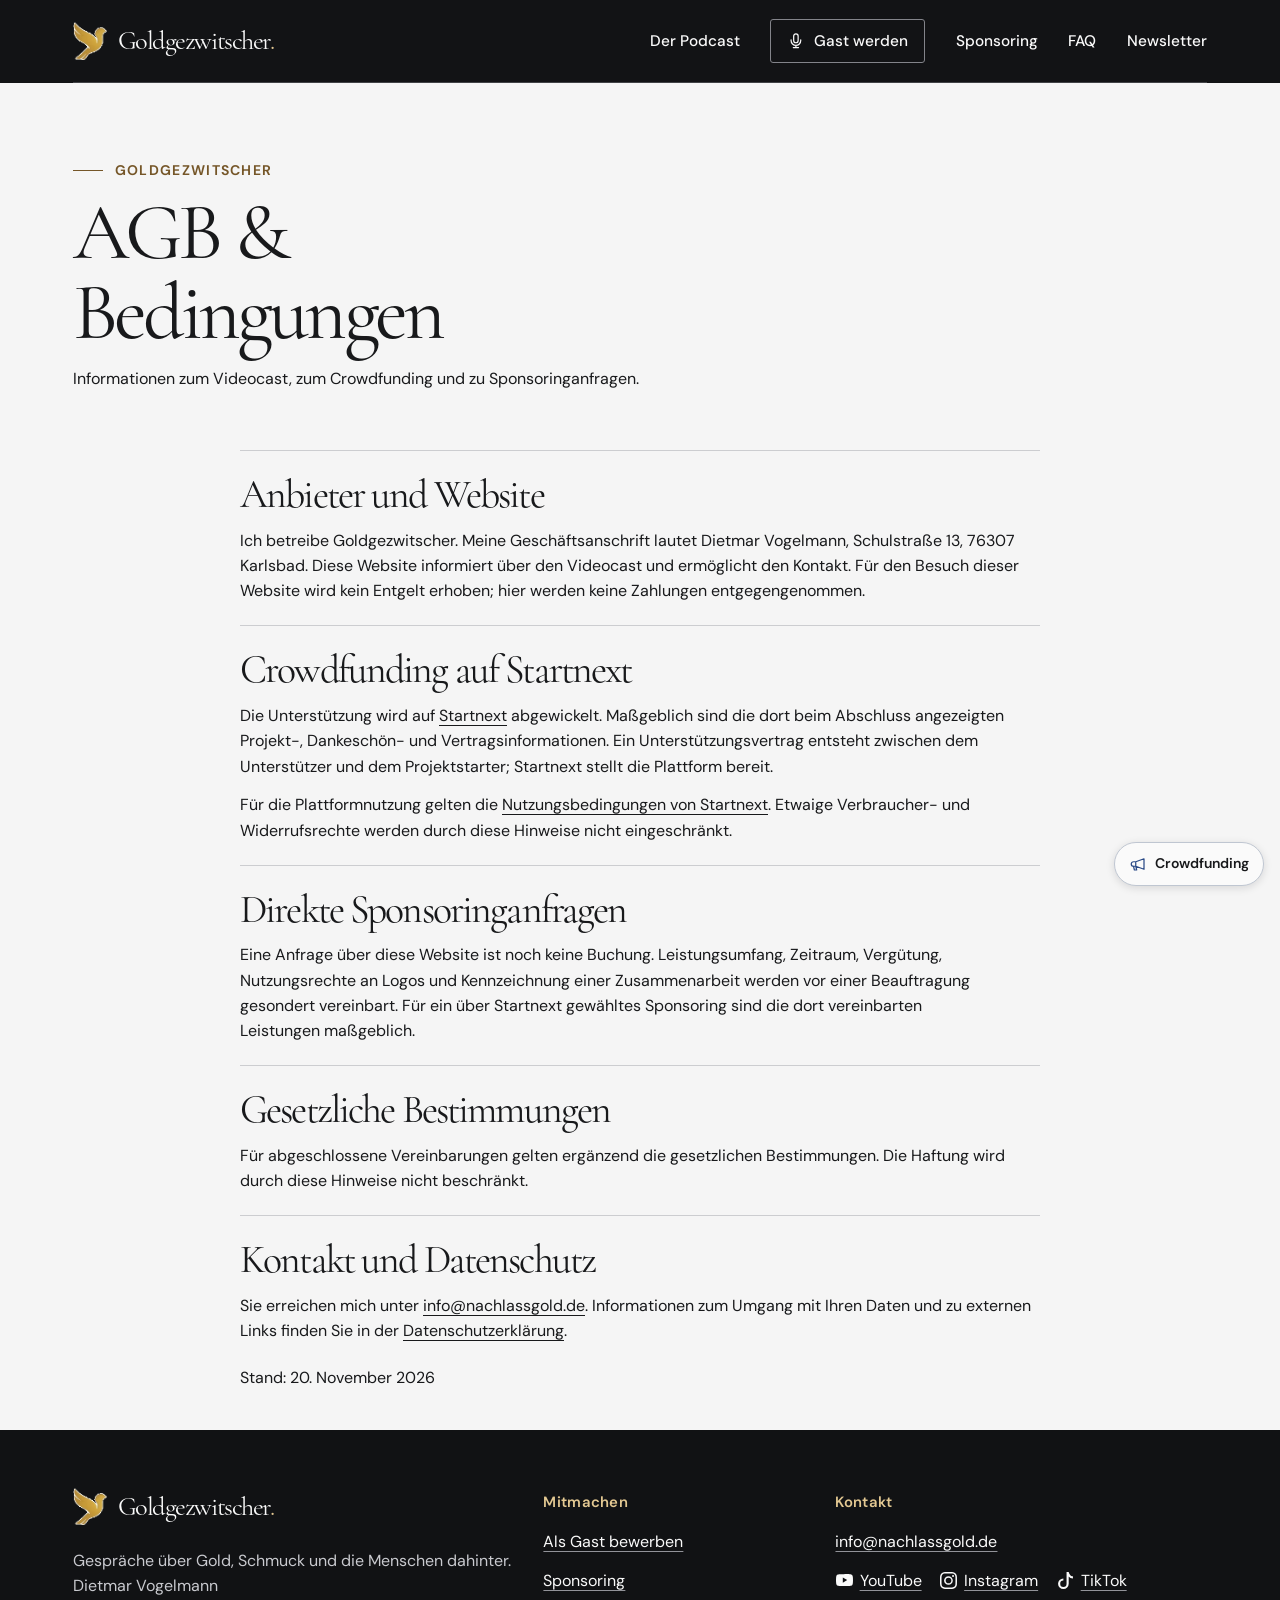
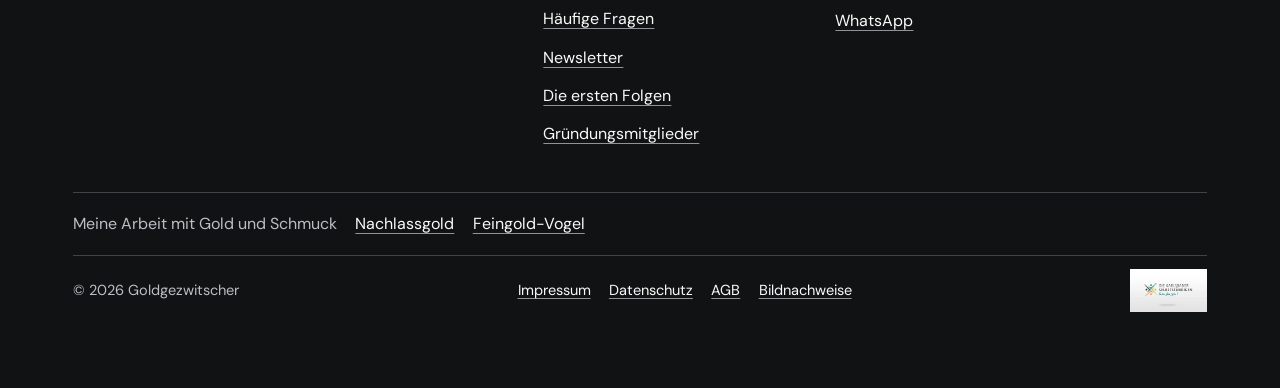
==== agb.html @ 33277811 "Mache den Kampagnenhinweis wieder aufrufbar und ergänze Saphirblau" ====
<!doctype html>
<html lang="de">
  <head>
    <meta charset="utf-8">
    <meta name="viewport" content="width=device-width,initial-scale=1">
    <meta name="robots" content="noindex,nofollow">
    <meta name="referrer" content="no-referrer">
    <meta http-equiv="x-dns-prefetch-control" content="off">
    <meta http-equiv="Content-Security-Policy" content="default-src 'none'; img-src 'self'; style-src 'self'; script-src 'self'; font-src 'self'; connect-src 'self'; media-src 'self'; frame-src 'none'; object-src 'none'; base-uri 'none'; form-action 'none'">
    <meta name="theme-color" content="#102923">
    <title>AGB &amp; Bedingungen · Goldgezwitscher</title>
    <meta name="description" content="AGB &amp; Vertragsbedingungen für Goldgezwitscher, den Videocast von Dietmar Vogelmann.">
    <meta property="og:title" content="AGB &amp; Bedingungen · Goldgezwitscher">
    <meta property="og:description" content="AGB &amp; Vertragsbedingungen für Goldgezwitscher, den Videocast von Dietmar Vogelmann.">
    <meta property="og:image" content="https://goldgezwitscher.rateriser.tech/assets/v7-dietmar-am-mikrofon-1110.webp">
    <link rel="icon" href="assets/haus-vogel.webp" type="image/webp">
    <link rel="preload" href="assets/fonts/cormorant.woff2" as="font" type="font/woff2" crossorigin>
    <link rel="stylesheet" href="assets/podcast.css?v=saphir1">
    <link rel="stylesheet" href="assets/kampagne.css?v=saphir1">
    <script src="assets/podcast.js?v=saphir1" defer></script>
  </head>
  <body class="page-agb">
    <a class="skip" href="#inhalt">Zum Inhalt</a>
    <header class="masthead">
      <div class="container header-inner">
        <a class="brand" href="index.html" aria-label="Goldgezwitscher, Startseite"><img src="assets/haus-vogel.webp" width="37" height="40" alt=""><span>Goldgezwitscher<span class="brand-stop">.</span></span></a>
        <button class="menu-toggle" type="button" aria-controls="hauptmenue" aria-expanded="false" hidden><span>Menü</span><svg class="icon" width="20" height="20" fill="none" stroke="currentColor" stroke-width="1.65" stroke-linecap="round" stroke-linejoin="round" aria-hidden="true" viewBox="0 0 24 24"><path d="M3 8h18M3 16h18"></path></svg></button>
        <nav id="hauptmenue" class="main-nav" aria-label="Hauptnavigation">
          <a href="format.html">Der Podcast</a>
          <a href="dietmar.html">Über Dietmar</a>
          <a href="sponsoren.html">Partnerschaften</a>
          <a href="bewerben.html" class="nav-guest"><svg class="icon" width="20" height="20" fill="none" stroke="currentColor" stroke-width="1.65" stroke-linecap="round" stroke-linejoin="round" aria-hidden="true" viewBox="0 0 24 24"><rect x="9" y="2.5" width="6" height="12" rx="3"></rect><path d="M5.5 10.5v1a6.5 6.5 0 0 0 13 0v-1M12 18v3m-3.5 0h7"></path></svg>Gast werden</a>
        </nav>
      </div>
    </header>
    <main id="inhalt" tabindex="-1">
      <div class="v16-legal-intro">
        <p class="eyebrow">Goldgezwitscher</p>
        <h1>AGB &amp;<br>Bedingungen</h1>
        <p>Informationen zum Videocast, zum Crowdfunding und zu Sponsoringanfragen.</p>
      </div>
      <div class="v16-legal-body">
        <section>
          <h2>Anbieter und Website</h2>
          <p>Goldgezwitscher ist ein Projekt von Dietmar Vogelmann, Schulstraße 13, 76307 Karlsbad. Diese Website informiert über den Videocast und ermöglicht den Kontakt. Für den Besuch dieser Website wird kein Entgelt erhoben; hier werden keine Zahlungen entgegengenommen.</p>
        </section>
        <section>
          <h2>Crowdfunding auf Startnext</h2>
          <p>Die Unterstützung wird auf <a href="https://www.startnext.com/goldgezwitscher" rel="external noreferrer noopener">Startnext</a> abgewickelt. Maßgeblich sind die dort beim Abschluss angezeigten Projekt-, Dankeschön- und Vertragsinformationen. Ein Unterstützungsvertrag entsteht zwischen dem Unterstützer und dem Projektstarter; Startnext stellt die Plattform bereit.</p>
          <p>Für die Plattformnutzung gelten die <a href="https://www.startnext.com/info/agb/anb.html" rel="external noreferrer noopener">Nutzungsbedingungen von Startnext</a>. Etwaige Verbraucher- und Widerrufsrechte werden durch diese Hinweise nicht eingeschränkt.</p>
        </section>
        <section>
          <h2>Direkte Sponsoringanfragen</h2>
          <p>Eine Anfrage über diese Website ist noch keine Buchung. Leistungsumfang, Zeitraum, Vergütung, Nutzungsrechte an Logos und Kennzeichnung einer Zusammenarbeit werden vor einer Beauftragung gesondert vereinbart. Für ein über Startnext gewähltes Sponsoring sind die dort vereinbarten Leistungen maßgeblich.</p>
        </section>
        <section>
          <h2>Gesetzliche Bestimmungen</h2>
          <p>Für abgeschlossene Vereinbarungen gelten ergänzend die gesetzlichen Bestimmungen. Die Haftung wird durch diese Hinweise nicht beschränkt.</p>
        </section>
        <section>
          <h2>Kontakt und Datenschutz</h2>
          <p>Sie erreichen Dietmar unter <a href="mailto:info@nachlassgold.de">info@nachlassgold.de</a>. Informationen zum Umgang mit Ihren Daten und zu externen Links finden Sie in der <a href="datenschutz.html">Datenschutzerklärung</a>.</p>
        </section>
        <p class="v16-legal-date">Stand: <time datetime="2026-11-20">20. November 2026</time></p>
      </div>
    </main>
    <footer class="site-footer" id="social">
      <div class="container">
        <div class="footer-main">
          <div>
            <a class="brand" href="index.html" aria-label="Goldgezwitscher, Startseite"><img src="assets/haus-vogel.webp" width="37" height="40" alt=""><span>Goldgezwitscher<span class="brand-stop">.</span></span></a>
            <p>Der Videopodcast von Dietmar Vogelmann<br>aus Karlsruhe.</p>
          </div>
          <nav aria-label="Mitmachen">
            <h2>Mitmachen</h2>
            <a href="bewerben.html">Als Gast bewerben</a>
            <a href="sponsoren.html">Partner werden</a>
            <a href="index.html#crowdfunding">Crowdfunding</a>
            <a href="gruendungsmitglieder.html">Gründungsmitglieder</a>
          </nav>
          <nav aria-label="Kontakt und Social Media">
            <h2>Kontakt</h2>
            <a href="mailto:info@nachlassgold.de">info@nachlassgold.de</a>
            <div class="footer-social">
              <a href="https://www.youtube.com/@feingoldvogel" rel="external noreferrer">YouTube</a>
              <a href="https://www.instagram.com/feingold_vogel/" class="" rel="external noreferrer">Instagram</a>
              <a href="https://www.tiktok.com/@feingold.vogel" class="" rel="external noreferrer">TikTok</a>
              <a href="https://wa.me/4915207034434" class="" rel="external noreferrer">WhatsApp</a>
            </div>
          </nav>
        </div>
        <div class="footer-family">
          <span>Dietmars Arbeit mit Gold und Schmuck</span>
          <a href="https://www.nachlassgold.de/" class="" rel="external noreferrer">Nachlassgold</a>
          <a href="https://www.feingold-vogel.com/" class="" rel="external noreferrer">Feingold-Vogel</a>
        </div>
        <div class="footer-fine">
          <span>© 2026 Goldgezwitscher</span>
          <nav aria-label="Rechtliches">
            <a href="impressum.html">Impressum</a>
            <a href="datenschutz.html">Datenschutz</a>
            <a href="agb.html">AGB</a>
            <a href="bildnachweise.html">Bildnachweise</a>
          </nav>
          <a class="regional" href="https://karlsbader-selbststaendigen.de/" rel="external noreferrer"><img src="assets/karlsbader-v20-480.webp" width="96" height="54" loading="lazy" alt="Die Karlsbader Selbstständigen"></a>
        </div>
      </div>
    </footer>
  </body>
</html>
---- assets/podcast.css ----
@font-face {
  font-family: 'Cormorant';
  src: url('fonts/cormorant.woff2') format('woff2');
  font-style: normal;
  font-weight: 300 700;
  font-display: swap;
}
@font-face {
  font-family: 'Cormorant';
  src: url('fonts/cormorant-italic.woff2') format('woff2');
  font-style: italic;
  font-weight: 300 700;
  font-display: swap;
}
@font-face {
  font-family: 'DM Sans';
  src: url('fonts/dmsans.woff2') format('woff2');
  font-style: normal;
  font-weight: 100 1000;
  font-display: swap;
}

:root {
  --charcoal: #121315;
  --deep: #111214;
  --slate: #393c42;
  --ink: #18191b;
  --muted: #52545a;
  --gold: #e3c892;
  --brass: #755628;
  --sapphire-ink: #294986;
  --sapphire-light: #aec6ff;
  --sapphire-wash: #edf2fb;
  --paper: #f5f5f5;
  --light: #fafafa;
  --mist: #e5e6e8;
  --line: #cccdd0;
  --dark-line: #424347;
  --serif: 'Cormorant', Georgia, serif;
  --sans: 'DM Sans', system-ui, sans-serif;
  --gutter: clamp(1.25rem, 5.7vw, 5.75rem);
  --section-space: clamp(3.8rem, 7.4vw, 7.25rem);
}

*, *::before, *::after { box-sizing: border-box; }
html { scroll-padding-top: 1.2rem; -webkit-text-size-adjust: 100%; }
body { margin: 0; background: var(--paper); color: var(--ink); font: 400 1rem/1.58 var(--sans); }
img { display: block; max-width: 100%; }
figure, p, h1, h2, h3, dl, dd { margin: 0; }
a { color: inherit; text-underline-offset: .23em; }
button, input, textarea, select { font: inherit; color: inherit; }
button { cursor: pointer; }
[hidden] { display: none !important; }
h1, h2, h3 { font-family: var(--serif); font-weight: 500; line-height: .99; letter-spacing: -.047em; }
h1 { font-size: clamp(3.45rem, 7.55vw, 7.05rem); }
h2 { font-size: clamp(2.8rem, 5.7vw, 5.3rem); }
h3 { font-size: clamp(2.15rem, 3.1vw, 3.25rem); }
h1 em, h2 em { font-weight: inherit; }
p { text-wrap: pretty; }
a:focus-visible, button:focus-visible, summary:focus-visible, input:focus-visible,
select:focus-visible, textarea:focus-visible, [tabindex="-1"]:focus-visible {
  outline: 3px solid #a96712; outline-offset: 4px;
}
.masthead :focus-visible, .cover-hero :focus-visible, .site-footer :focus-visible,
.invitation :focus-visible, .partner-heading :focus-visible { outline-color: var(--gold); }
.container, .inner, .legal-intro .inner, .v16-legal-intro {
  width: min(76rem, calc(100% - 2 * var(--gutter)));
  margin-inline: auto;
}
.section { padding-block: var(--section-space); }
.skip { position: absolute; z-index: 20; left: .75rem; top: .75rem; padding: .75rem 1rem; color: var(--charcoal); background: var(--light); transform: translateY(-160%); }
.skip:focus { transform: none; }
.eyebrow, .eyeline, .kicker {
  display: flex; align-items: center; gap: .7rem; color: var(--brass);
  font: 650 .875rem/1.45 var(--sans); letter-spacing: .095em; text-transform: uppercase;
}
.eyebrow::before, .eyeline::before {
  content: ''; width: 1.9rem; height: 1px; flex: 0 0 auto; background: currentColor;
}
.eyebrow + :is(h1,h2) { margin-top: 1.05rem; }
.icon { display: inline-block; width: 1.16em; height: 1.16em; flex: 0 0 auto; }
.actions, .inline-links { display: flex; flex-wrap: wrap; align-items: center; gap: .8rem 1.6rem; }
.button {
  display: inline-flex; align-items: center; justify-content: center; gap: .65rem;
  min-height: 3.22rem; padding: .77rem 1.35rem; border: 1px solid transparent;
  border-radius: 3px; font: 650 1rem/1.35 var(--sans); text-decoration: none;
  transition: background-color .2s ease, border-color .2s ease;
}
.button-gold { background: var(--gold); color: var(--deep); }
.button-gold:hover { background: #f1ddb3; }
.button-green { background: var(--charcoal); color: var(--light); }
.button-green:hover { background: #36373b; }
.button-paper { color: var(--ink); background: transparent; border-color: #85868b; }
.button-paper:hover { background: #e9eaed; }
.text-link {
  display: inline-flex; align-items: center; min-height: 2.75rem;
  color: inherit; font-weight: 600; text-decoration-line: underline; text-decoration-color: #939498; text-underline-offset: .4em;
}
.text-link:hover { text-decoration-color: currentColor; }
.lead { max-width: 39rem; margin-top: 1.35rem; color: var(--muted); font-size: clamp(1.05rem, 1.52vw, 1.33rem); line-height: 1.55; }

/* Masthead and navigation */
.masthead { position: relative; z-index: 5; color: var(--light); background: var(--charcoal); }
.menu-ready { scroll-padding-top: 6.3rem; }
.menu-ready .masthead { position: sticky; top: 0; }
.header-inner {
  min-height: 5.2rem; display: flex; align-items: center; justify-content: space-between; gap: 2rem;
  position: relative; border-bottom: 1px solid var(--dark-line);
}
.brand { display: inline-flex; align-items: center; gap: .67rem; text-decoration: none; width: max-content; max-width: 100%; }
.brand img { width: 2.12rem; height: 2.35rem; object-fit: contain; }
.brand > span { font: 600 clamp(1.65rem, 2vw, 2.05rem)/1 var(--serif); letter-spacing: -.055em; }
.brand-stop { color: var(--gold); }
.main-nav { display: flex; align-items: center; gap: clamp(1rem, 2.4vw, 2.4rem); }
.main-nav a, .menu-toggle { display: inline-flex; min-height: 2.8rem; align-items: center; font-size: .96rem; font-weight: 500; text-decoration: none; }
.main-nav a:hover, .main-nav [aria-current] { color: var(--gold); }
.main-nav [aria-current]:not(.nav-guest) { text-decoration: underline; text-underline-offset: .48em; }
.main-nav .nav-guest { border: 1px solid #83848a; border-radius: 3px; padding: .42rem 1rem; gap: .55rem; }
.nav-guest:hover { border-color: var(--gold); }
.menu-toggle { display: none; background: transparent; border: 1px solid var(--dark-line); border-radius: 3px; gap: .5rem; padding: .42rem .7rem; }

/* The live portrait and typography share one edge-to-edge cover. */
.cover-hero { color: var(--light); background: var(--charcoal); overflow: clip; }
.hero-stage { position: relative; isolation: isolate; }
.hero-layout { display: grid; grid-template-columns: minmax(0, .99fr) minmax(0, 1fr); align-items: center; }
.hero-copy { position: relative; z-index: 1; padding: clamp(3.4rem, 5.9vw, 6.5rem) 1.35rem clamp(3rem, 5.2vw, 5.4rem) 0; }
.cover-hero .eyebrow { color: var(--gold); font-size: .79rem; letter-spacing: .15em; }
.hero-copy .show-title { font-size: clamp(5.8rem, 8.6vw, 8.7rem); line-height: .8; letter-spacing: -.063em; margin: 1.7rem 0 1.7rem -.04em; }
.show-title em { display: block; line-height: .94; font-weight: 400; }
.show-title em span { color: var(--sapphire-light); }
.hero-intro { max-width: 32rem; color: #dddde0; font-size: clamp(1.04rem, 1.25vw, 1.19rem); line-height: 1.59; }
.release-date { display: flex; align-items: baseline; flex-wrap: wrap; column-gap: .65rem; margin-top: .6rem; color: #c7c7cd; font-size: .91rem; }
.release-date time { color: white; font-weight: 600; }
.date-action { display: inline-flex; align-items: center; min-height: 2.75rem; text-underline-offset: .25em; }
.release-date .date-action { color: var(--sapphire-light); }
.hero-actions { margin-top: 1.5rem; gap: .65rem .8rem; }
.hero-actions .button-outline { border-color: #9d9b96; color: white; background: transparent; }
.hero-actions .button-outline:hover { background: #292a2d; border-color: var(--gold); }
.theme-player { display: grid; gap: .45rem; margin-top: 1.1rem; max-width: 24rem; }
.theme-player p { color: var(--gold); font-weight: 600; }
.theme-player audio { width: 100%; }
.cover-portrait { position: absolute; top: 0; bottom: 0; right: 0; width: 50%; overflow: hidden; background: #545456; }
.cover-portrait img { width: 100%; height: 100%; object-fit: cover; object-position: 50% 40%; }
.cover-portrait::after { content: ''; position: absolute; inset: 0; background: linear-gradient(0deg, #07080adc, transparent 25%), linear-gradient(90deg, #121315, #12131544 11%, transparent 28%); }
.cover-portrait figcaption { position: absolute; z-index: 1; left: 14%; bottom: 5%; display: flex; align-items: center; gap: .7rem; color: white; font: italic 500 clamp(1.65rem,2.65vw,2.75rem)/1 var(--serif); }
.cover-portrait figcaption::before { content: ''; width: 2.25rem; height: 1px; background: var(--gold); }
.hero-facts {
  display: grid;
  grid-template-columns: repeat(3, minmax(0, 1fr));
  border-top: 1px solid var(--dark-line);
  padding-block: clamp(1.15rem, 2.1vw, 1.85rem);
}
.hero-facts > div {
  position: relative;
  display: grid;
  place-content: center;
  gap: .3rem;
  text-align: center;
}
.hero-facts > div + div::before {
  content: '';
  position: absolute;
  inset-block: 8%;
  inset-inline-start: 0;
  width: 1px;
  background: var(--dark-line);
}
.hero-facts dt { color: var(--gold); font-size: clamp(.75rem, 1.1vw, .875rem); line-height: 1.3; }
.hero-facts dd { font-size: clamp(.875rem, 1.65vw, 1.4rem); font-weight: 550; line-height: 1.25; }
.page-heading > .actions { margin-top: 1.45rem; }

/* Icons are local and inherit the link colour, including keyboard and forced-colour states. */
a[href*="instagram.com/" i] { --platform-icon: url("social/instagram.svg"); }
a[href*="tiktok.com/" i] { --platform-icon: url("social/tiktok.svg"); }
a[href*="youtube.com/" i] { --platform-icon: url("social/youtube.svg"); }
a:is([href*="instagram.com/" i], [href*="tiktok.com/" i], [href*="youtube.com/" i])::before {
  content: "";
  display: inline-block;
  width: 1.08em;
  height: 1.08em;
  flex: 0 0 1.08em;
  margin-inline-end: .43em;
  vertical-align: -.15em;
  background-color: currentColor;
  -webkit-mask: var(--platform-icon) center / contain no-repeat;
  mask: var(--platform-icon) center / contain no-repeat;
}
a:is([href*="instagram.com/" i], [href*="tiktok.com/" i], [href*="youtube.com/" i]) > .v16-social-icon { display: none; }
@media (forced-colors: active) {
  a:is([href*="instagram.com/" i], [href*="tiktok.com/" i], [href*="youtube.com/" i])::before { forced-color-adjust: none; background: LinkText; }
}

.partner-intro, .invite-spread {
  display: grid;
  grid-template-columns: minmax(0,.94fr) minmax(0,1fr);
  gap: clamp(2rem,7vw,7rem);
}
.partner-intro h2 { max-width: 9em; }
.partner-intro em { display: block; color: #72572e; }
.profile-links { display: flex; flex-wrap: wrap; align-items: center; gap: .4rem 1.4rem; margin-top: 1rem; }
.profile-links a { display: inline-flex; align-items: center; min-height: 2.75rem; font-size: .96rem; font-weight: 600; }

/* A quiet project note before the newsletter. */
.campaign-note { background: #f7f7f5; }
.campaign-note-inner {
  display: flex;
  align-items: center;
  justify-content: space-between;
  gap: 1rem 2.5rem;
  border-top: 1px solid var(--line);
  padding-block: clamp(1.7rem, 3.7vw, 3.5rem);
}
.campaign-note h2 { font-size: clamp(1.95rem, 2.6vw, 2.7rem); }
.campaign-note p { max-width: 57ch; margin-top: .55rem; color: var(--muted); }
.campaign-note .text-link { flex-shrink: 0; color: var(--sapphire-ink); text-decoration-color: currentColor; }
.campaign-dialog [data-campaign-link] { background: var(--sapphire-light); color: var(--deep); }
.campaign-dialog [data-campaign-link]:hover { background: #cfddff; }
.newsletter-layout {
  display: grid;
  grid-template-columns: minmax(0, 1.18fr) minmax(0, .82fr);
  align-items: center;
  gap: clamp(2.5rem, 8vw, 8rem);
}
.newsletter-layout h2 em { display: block; }
.section-lead { max-width: 43ch; margin-top: 1.2rem; font-size: clamp(1.02rem, 1.35vw, 1.18rem); line-height: 1.6; }
.newsletter-section { background: #191b20; color: white; }
.newsletter-layout .eyebrow { color: var(--gold); }
.newsletter-layout .section-lead { color: #e2e2e5; }
.newsletter-enrollment { max-width: 32rem; }
.newsletter-enrollment > .button { color: #1b1916; }
.newsletter-enrollment .fine-print { margin-top: 1rem; font-size: .9rem; color: #c5c6cc; }
.newsletter-webmail { margin-top: .3rem; color: #d7d8dd; font-size: .94rem; }
.draft-text summary { width: fit-content; cursor: pointer; padding-block: .72rem; text-decoration: underline; text-underline-offset: .25em; }
.newsletter-webmail textarea { display: block; width: 100%; padding: .75rem; margin-block: .75rem; color: var(--ink); background: #fbfbfb; border: 1px solid #9b9da3; border-radius: 2px; resize: vertical; line-height: 1.5; }
.newsletter-webmail .button { color: white; border-color: #98999f; }
.newsletter-webmail .button:hover { background: #303238; }
.newsletter-webmail .copy-status { margin-top: .6rem; }
.copy-status:empty { display: none; }
.newsletter-section :focus-visible, .guest-invite :focus-visible { outline-color: var(--gold); }

/* Invitation to take the second microphone. */
.guest-invite { color: white; background: #1a1b1e; }
.invite-spread { align-items: center; padding-block: var(--section-space); }
.invite-image { overflow: hidden; }
.invite-image img { width: 100%; height: auto; aspect-ratio: 1.23; object-fit: cover; object-position: 58% 47%; }
.invite-copy .eyebrow { color: var(--gold); }
.invite-copy h2 em { display: block; }
.invite-copy > p:not(.eyebrow) { margin-top: 1.2rem; color: #e1e1e4; max-width: 44ch; }
.guest-steps { display: flex; flex-wrap: wrap; align-items: center; gap: .4rem .6rem; margin: 1.3rem 0 1.55rem; padding: 0; list-style: none; }
.guest-steps li { display: flex; align-items: center; gap: .6rem; color: #e8d5b3; font-size: .94rem; }
.guest-steps li + li::before { content: ''; width: .34rem; height: .34rem; border: solid #b8a47d; border-width: 1px 1px 0 0; transform: rotate(45deg); }

/* The impressions repeat the bird on Dietmar's cover in three metal finishes. */
.partnerships { background: #eeeef0; border-top: 1px solid #dbdcdf; }
.partner-intro { align-items: end; margin-bottom: clamp(2rem,4.1vw,3.8rem); }
.partner-intro > p { max-width: 32rem; color: var(--muted); font-size: clamp(1rem,1.35vw,1.17rem); }
.partner-grid { display: grid; grid-template-columns: repeat(3,minmax(0,1fr)); gap: clamp(.85rem,1.85vw,1.8rem); }
.partner-card {
  --case-dark: #38271e; --case-light: #81563e; --edge: #966849; --metal: #cb946e; --shine: #fae1bd; --dark-metal: #835232;
  display: flex; flex-direction: column; min-width: 0; overflow: hidden;
  background: #fff; border: 1px solid #d1d1d3; border-radius: 3px;
}
.tier-silber { --case-dark: #27282d; --case-light: #6b6c75; --edge: #8d8e98; --metal: #c5c6ce; --shine: #f9faff; --dark-metal: #686a75; }
.tier-gold { --case-dark: #3b3525; --case-light: #847044; --edge: #a5884f; --metal: #d9b673; --shine: #fff0c2; --dark-metal: #92723b; }
.partner-face {
  position: relative; display: flex; align-items: flex-end; isolation: isolate; overflow: hidden;
  min-height: clamp(9.7rem,13vw,12.55rem); padding: clamp(1.05rem,1.8vw,1.75rem);
  background: linear-gradient(111deg, var(--case-dark) 18%, var(--case-light));
  color: #fff8ea;
}
.partner-face::before {
  content: ""; position: absolute; z-index: -1; inset: 0; opacity: .26;
  background: repeating-radial-gradient(ellipse at 99% -140%, transparent 0 8px, var(--metal) 8.4px, transparent 9px 14px);
}
.partner-face h3 { position: relative; font-size: clamp(2.85rem,4.3vw,4rem); font-weight: 500; line-height: .86; }
.foil-stamp {
  position: absolute; top: 12%; right: 7%; width: clamp(4.4rem,6.4vw,6.1rem); aspect-ratio: 1;
  border-radius: 50%; border: 1px solid var(--edge); transform: rotate(-9deg);
  background: repeating-conic-gradient(var(--edge) 0deg .9deg, var(--shine) 1deg 1.8deg, var(--metal) 2.1deg 3deg);
  box-shadow: 1px 2px 0 var(--dark-metal), 3px 5px 5px #15160f70, 5px 11px 19px #221a1245;
}
.foil-stamp::before, .foil-stamp::after { content: ""; position: absolute; border-radius: inherit; }
.foil-stamp::before {
  inset: 3%; border: 1px solid var(--shine);
  background: linear-gradient(133deg, var(--dark-metal) -15%, var(--metal) 24%, var(--shine) 44%, var(--metal) 58%, var(--edge) 97%);
  box-shadow: inset 1px 1px 1px var(--edge), inset -1px -1px 2px var(--shine);
}
.foil-stamp::after { inset: 10%; border: 1px solid var(--edge); box-shadow: 0 1px 0 var(--shine), inset 0 1px 0 var(--shine); }
.minted-bird { position: absolute; inset: 22% 25%; filter: drop-shadow(0 1px 0 var(--shine)); }
.minted-bird::before {
  content: ""; display: block; width: 100%; height: 100%;
  background: linear-gradient(140deg,var(--dark-metal) 5%,var(--edge) 45%,var(--shine) 92%);
  -webkit-mask: url("haus-vogel.webp") center / contain no-repeat;
  mask: url("haus-vogel.webp") center / contain no-repeat;
}
.partner-details { display: flex; flex: 1; flex-direction: column; align-items: flex-start; min-width: 0; padding: clamp(1.05rem,1.85vw,1.8rem); }
.partner-scope { color: var(--muted); font: 600 .93rem/1.4 var(--sans); }
.partner-price { margin: .26rem 0 .85rem; font: 550 clamp(1.8rem,2.6vw,2.55rem)/1.12 var(--sans); font-variant-numeric: lining-nums tabular-nums; letter-spacing: -.04em; }
.price-unit { font-size: .53em; font-weight: 450; letter-spacing: normal; white-space: nowrap; }
.partner-description { margin-bottom: 1.35rem; line-height: 1.55; }
.partner-action {
  width: 100%; margin-top: auto; border-top: 1px solid var(--line); padding: .82rem 0 .25rem; min-height: 2.75rem;
  display: flex; align-items: center; color: var(--charcoal); font-weight: 650; text-decoration-thickness: 1px; text-underline-offset: .28em;
}
.partner-action:hover { color: #715123; }
.partner-card:focus-within { border-color: var(--edge); }
.sponsor-inquiry-link { margin-top: 1.15rem; }
@media (hover:hover) and (pointer:fine) and (prefers-reduced-motion:no-preference) {
  .foil-stamp { transition: transform 240ms ease; }
  .partner-card:hover .foil-stamp { transform: translateY(-2px) rotate(-5deg); }
}

/* Focused application pages and fallback for old bookmarks. */
.form-intro .eyebrow { margin-top: 1.2rem; }
.form-intro h1 { font-size: clamp(3.45rem,5.4vw,5.6rem); overflow-wrap: break-word; }
.form-intro h1 em { color: #755628; }
.back-link { display: inline-flex; min-height: 2.75rem; align-items: center; font-size: .95rem; }
.redirect-page { padding-block: var(--section-space); }

/* Enquiries */
.form-section { padding-block: var(--section-space); background: #f3f3f5; }
.form-grid { display: grid; grid-template-columns: .75fr 1.25fr; align-items: start; gap: clamp(2rem, 6.5vw, 6.2rem); }
.form-intro > p:not(.eyebrow) { margin-top: 1.15rem; }
.form-intro .mail-note { color: var(--muted); }
.form-intro .text-link { max-width: 100%; overflow-wrap: anywhere; }
.inquiry-form { display: grid; gap: 1.2rem; min-width: 0; }
.form-row { display: grid; grid-template-columns: 1fr 1fr; gap: 1rem; }
.field, .form-result { display: grid; gap: .37rem; min-width: 0; }
.field label, .form-result label { font-weight: 650; }
.field-hint, .check-row, .form-result > p { color: #45464b; }
.field-hint { font-size: .92rem; }
.inquiry-form :is(input:not([type="checkbox"]),select,textarea) {
  display: block; width: 100%; min-height: 3rem; min-width: 0; border: 1px solid #8c8d92;
  border-radius: 2px; padding: .68rem .79rem; background-color: #fff; line-height: 1.45;
}
.inquiry-form select { appearance: none; padding-right: 2.75rem; background-image: url("gg32/chevron.svg"); background-repeat: no-repeat; background-position: right .95rem center; background-size: .85rem; }
.inquiry-form textarea { resize: vertical; min-height: 6.5rem; }
.check-row { display: flex; gap: .65rem; align-items: flex-start; padding-block: .25rem; }
.check-row input { accent-color: var(--charcoal); flex: 0 0 auto; width: 1.2rem; height: 1.2rem; margin: .16rem 0 0; }
.inquiry-form > .button { justify-self: start; }
.form-result { border-top: 2px solid var(--slate); margin-top: .45rem; padding-top: 1.2rem; gap: .85rem; }
.form-result textarea[readonly] { font-size: .98rem; }
.form-result h3 { font-size: 2.45rem; }

/* Reader questions */
.faq { background: #fff; }
.faq-layout { display: grid; grid-template-columns: minmax(0,.72fr) minmax(0,1.28fr); gap: clamp(2rem,6vw,6rem); }
.faq h2 em { display: block; }
.faq-topics { display: flex; flex-wrap: wrap; gap: 0 1.1rem; margin-top: 1rem; }
.faq-topics a { display: inline-flex; align-items: center; min-height: 2.75rem; color: var(--brass); font-weight: 600; }
.faq-contact { margin-top: .5rem; }
@media (min-width: 761px) and (min-height: 35rem) {
  .menu-ready .faq-intro { position: sticky; top: 6.3rem; align-self: start; }
}
.faq-category { border-bottom: 1px solid var(--slate); padding-bottom: .7rem; font: 650 .83rem/1.4 var(--sans); letter-spacing: .075em; text-transform: uppercase; color: var(--brass); }
.faq-questions details + .faq-category { margin-top: 2.2rem; }
.faq-questions details { border-bottom: 1px solid var(--line); }
.faq-questions summary {
  position: relative; display: block; list-style: none; cursor: pointer;
  padding: 1.3rem 2.1rem 1.3rem 0; font-size: clamp(1.05rem,1.45vw,1.3rem); font-weight: 550; line-height: 1.4;
}
.faq-questions summary::-webkit-details-marker { display: none; }
.faq-questions summary::before, .faq-questions summary::after {
  content: ""; position: absolute; top: 50%; right: .35rem; width: .95rem; border-top: 2px solid var(--brass);
}
.faq-questions summary::after { transform: rotate(90deg); }
.faq-questions details[open] > summary::after { display: none; }
.faq-questions summary:hover { color: var(--brass); }
.faq-questions details p { max-width: 58ch; margin: -.3rem 2rem 1.4rem 0; color: var(--muted); line-height: 1.65; }
.faq-questions details p a { color: var(--ink); }
.faq-questions a:is([href*="instagram.com/"],[href*="tiktok.com/"],[href*="youtube.com/"]) { display: inline-block; white-space: nowrap; }

/* Colophon and legal text */
.site-footer { background: var(--deep); color: var(--light); }
.footer-main { display: grid; grid-template-columns: 1.18fr .7fr 1fr; gap: 2rem; padding-block: 3.6rem 2.4rem; }
.footer-main .brand + p { color: #c9cacf; margin-top: .95rem; }
.footer-main nav { display: flex; align-items: flex-start; flex-direction: column; }
.footer-main h2 { margin: .28rem 0 .6rem; color: var(--gold); font: 600 .93rem/1.4 var(--sans); letter-spacing: .02em; }
.footer-main nav a, .footer-family a, .footer-fine nav a { display: inline-flex; align-items: center; min-height: 2.4rem; text-decoration-color: #929399; }
.footer-social, .footer-family, .footer-fine, .footer-fine nav { display: flex; flex-wrap: wrap; align-items: center; gap: .1rem 1.15rem; }
.footer-family { border-block: 1px solid var(--dark-line); padding-block: .75rem; }
.footer-family span, .footer-fine span { color: #bdbec3; }
.footer-fine { justify-content: space-between; padding-block: .8rem 1.25rem; gap: .55rem 1.2rem; font-size: .91rem; }
.regional img { width: 4.8rem; height: auto; }
.legal-intro, .v16-legal-intro { padding-block: clamp(2.8rem, 6vw, 5rem) clamp(2rem, 4vw, 3.2rem); }
.legal-intro h1, .v16-legal-intro h1 { font-size: clamp(2.75rem, 6.3vw, 5.45rem); overflow-wrap: anywhere; margin-block: .8rem; }
.legal-intro .eyeline > span { display: none; }
.legal-layout { display: grid; grid-template-columns: minmax(12rem,.55fr) minmax(0,1.3fr); gap: clamp(2rem, 5.2vw, 5.2rem); padding-bottom: 3rem; }
.legal-overview { align-self: start; border-top: 1px solid var(--line); padding-top: 1rem; }
.legal-overview .kicker, .v16-legal-intro .eyebrow { color: var(--brass); }
.legal-overview ul { padding-left: 1.1rem; }
.legal-overview li { margin-bottom: .5rem; }
.legal-content, .v16-legal-body { overflow-wrap: anywhere; }
.legal-content section, .v16-legal-body section { border-top: 1px solid var(--line); padding-block: 1.35rem; }
.legal-content h2, .v16-legal-body h2, .editorial h2, .local-credits h2 { font-size: clamp(2rem, 3.1vw, 2.85rem); margin-block: .15rem .85rem; }
.legal-content h3 { font-size: 1.68rem; margin-block: 1.1rem .5rem; }
.legal-content p + p, .v16-legal-body p + p { margin-top: .85rem; }
.legal-content address { font-style: normal; margin-block: .5rem; }
.v16-legal-body, .page-bildnachweise .editorial, .local-credits { width: min(50rem, calc(100% - 2 * var(--gutter))); margin-inline: auto; padding-block: .5rem 2.5rem; }

@media (max-width: 980px) {
  :root { --gutter: clamp(1.3rem, 4.5vw, 3rem); }
  .hero-copy .show-title { font-size: clamp(5.25rem,9.1vw,6rem); }
  .hero-actions .button { padding-inline: 1rem; }
  .main-nav { gap: 1rem; }
  .partner-grid { gap: .8rem; }
  .footer-main { grid-template-columns: 1fr .65fr 1fr; }
}
@media (max-width: 900px) {
  .menu-ready { scroll-padding-top: 5.1rem; }
  .menu-ready .main-nav { max-height: calc(100dvh - 4.2rem); overflow-y: auto; }
  .header-inner { min-height: 4.15rem; display: grid; grid-template-columns: minmax(0,1fr) auto; gap: 0 .6rem; }
  .brand { min-height: 2.8rem; }
  .brand img { width: 1.82rem; height: 2.05rem; }
  .menu-toggle:not([hidden]) { display: inline-flex; }
  .main-nav { grid-column: 1/-1; width: 100%; justify-content: flex-start; flex-wrap: wrap; padding: .35rem 0 .85rem; gap: .25rem 1rem; }
  .menu-ready .main-nav { display: none; }
  .menu-ready .main-nav.is-open { display: flex; flex-direction: column; align-items: stretch; gap: .15rem; border-top: 1px solid var(--dark-line); padding-top: .5rem; }
  .menu-ready .main-nav a { min-height: 3rem; padding-inline: .55rem; }
  .menu-ready .main-nav .nav-guest { align-self: flex-start; margin-top: .3rem; padding-inline: .85rem; }
}
@media (max-width: 760px) {
  .faq-layout { grid-template-columns: minmax(0,1fr); gap: 1.4rem; }
  .faq h2 em { display: inline; }
  .faq-contact { margin-top: .45rem; }
  .hero-layout { grid-template-columns: minmax(0,1fr); padding-block: 1.95rem 1.65rem; }
  .hero-copy { display: contents; }
  .hero-copy > * { grid-column: 1; }
  .hero-copy .eyebrow { grid-row: 1; font-size: .72rem; letter-spacing: .11em; }
  .hero-copy .show-title { grid-row: 2; font-size: clamp(2.8rem,14vw,5.8rem); line-height: 1; margin: .4rem 0 1rem; }
  .show-title em { display: inline; line-height: inherit; }
  .cover-portrait { position: relative; grid-row: 3; grid-column: 1; width: calc(100% + 2 * var(--gutter)); height: clamp(15rem,64vw,24rem); margin: 0 calc(-1 * var(--gutter)) 1.3rem; }
  .cover-portrait img { object-position: 50% 38%; }
  .cover-portrait::after { background: linear-gradient(0deg,#08090bc9,transparent 30%); }
  .cover-portrait figcaption { bottom: 7%; left: var(--gutter); font-size: 1.6rem; }
  .hero-intro { grid-row: 4; max-width: 35rem; }
  .release-date { grid-row: 6; margin-top: .7rem; }
  .hero-actions { grid-row: 5; margin: 1.05rem 0 0; }
  .theme-player { grid-row: 7; }
  .footer-main { grid-template-columns: 1fr 1fr; }
  .footer-main > div { grid-column: 1/-1; }
  .footer-main nav a, .footer-family a, .footer-fine nav a { min-height: 2.75rem; }
  .partner-intro, .invite-spread, .form-grid, .legal-layout { grid-template-columns: minmax(0,1fr); gap: 1.65rem; }
  .partner-intro h2 { max-width: 12em; }
  .campaign-note-inner { flex-direction: column; align-items: flex-start; gap: .4rem; }
  .newsletter-layout { grid-template-columns: minmax(0, 1fr); gap: 1.6rem; }
  .newsletter-layout h2 em { display: inline; }
  .invite-spread { gap: 2rem; }
  .invite-image img { aspect-ratio: 2.15; }
  .invite-copy h2 em { display: inline; }
  .partner-grid { grid-template-columns: 1fr; }
  .partner-card { display: grid; grid-template-columns: minmax(7.5rem,.64fr) minmax(0,1.36fr); }
  .partner-face { min-height: 9rem; padding: 1.2rem .9rem; }
  .partner-face h3 { font-size: clamp(2.2rem,6vw,3.2rem); }
  .foil-stamp { width: clamp(4.4rem,10.3vw,5.7rem); right: 13%; top: 12%; }
  .partner-details { padding: 1.05rem 1.2rem .8rem; }
  .partner-price { margin-bottom: .55rem; }
  .partner-description { margin-bottom: .9rem; }
  .legal-layout { gap: 1rem; }
}
@media (max-width: 560px) {
  .partner-card { display: flex; }
  .partner-face { min-height: 5.7rem; align-items: center; padding: 1.1rem 1.25rem; }
  .partner-face h3 { font-size: 2.65rem; }
  .foil-stamp { width: 3.75rem; right: 1.35rem; top: calc(50% - 1.875rem); }
  .partner-details { padding: 1rem 1.2rem .7rem; }
  .partner-price { font-size: 1.95rem; }
}
@media (max-width: 460px) {
  :root { --gutter: 1.25rem; }
  .hero-layout { padding-top: 1.8rem; }
  .hero-intro { font-size: 1.04rem; line-height: 1.5; }
  .hero-actions { display: grid; grid-template-columns: repeat(2, minmax(0, 1fr)); gap: .5rem; }
  .hero-actions .button { font-size: clamp(.84rem, 3.8vw, 1rem); padding-inline: .35rem; text-align: center; }
  .release-date { align-items: center; }
  .button { min-height: 3.05rem; }
  .form-row { grid-template-columns: 1fr; gap: 1.2rem; }
  .footer-main { gap: 1.15rem; grid-template-columns: 1fr; padding-block: 2.6rem 1.35rem; }
  .footer-main > div { grid-column: auto; }
  .footer-family > span { flex-basis: 100%; }
}
@media (max-width: 355px) {
  :root { --gutter: 1rem; }
  .header-inner .brand { gap: .4rem; }
  .header-inner .brand > span { font-size: 1.42rem; }
  .header-inner .brand img { width: 1.55rem; }
  .menu-toggle { padding-inline: .45rem; gap: .3rem; }
}
@media (prefers-reduced-motion: reduce) {
  *, *::before, *::after { scroll-behavior: auto !important; transition: none !important; }
}
---- assets/kampagne.css ----
.campaign-links {
  display: grid;
  flex: 0 0 auto;
  justify-items: start;
}

.campaign-calendar { display: inline-flex; align-items: center; min-height: 2.75rem; font-size: .94rem; }
.campaign-founders { margin-top: .3rem; }

.campaign-dialog {
  width: min(33rem, calc(100% - 2rem));
  max-height: calc(100dvh - 2rem);
  padding: clamp(1.15rem, 4.5vw, 2.5rem);
  margin: auto;
  overflow-y: auto;
  overscroll-behavior: contain;
  color: var(--light);
  background: var(--charcoal);
  border: 1px solid #696055;
  border-top: 3px solid var(--sapphire-light);
  border-radius: 3px;
  box-shadow: 0 1.3rem 4rem #0006;
}
.campaign-dialog:not([open]) { display: none; }
.campaign-dialog::backdrop { background: rgb(10 10 12 / 63%); }
.campaign-dialog :focus-visible { outline-color: var(--gold); }
.campaign-dialog-bar { display: flex; align-items: center; justify-content: space-between; gap: .8rem; }
.campaign-dialog .eyebrow { color: var(--gold); }
.campaign-close {
  display: grid;
  place-items: center;
  width: 2.75rem;
  height: 2.75rem;
  flex: 0 0 auto;
  padding: 0;
  border: 1px solid #77716a;
  border-radius: 50%;
  background: transparent;
  color: var(--light);
  font: 400 1.6rem/1 var(--sans);
}
.campaign-close:hover, .campaign-continue:hover { color: var(--gold); }
.campaign-dialog h2 { margin-top: .8rem; font-size: clamp(2.55rem, 6vw, 4rem); }
.campaign-dialog h2 em { display: block; color: var(--gold); }
.campaign-dialog > p { margin-top: 1rem; color: #e0dfe1; }
.campaign-dates {
  display: flex;
  flex-wrap: wrap;
  gap: .75rem 2rem;
  margin-block: 1.3rem;
  padding-block: .8rem;
  border-block: 1px solid var(--dark-line);
}
.campaign-dates dt { color: #c8c4c1; font-size: .9rem; }
.campaign-dates dd { font-weight: 600; }
.campaign-actions { display: flex; flex-wrap: wrap; align-items: center; gap: .35rem .9rem; }
.campaign-continue {
  min-height: 2.75rem;
  padding: .4rem 0;
  border: 0;
  background: transparent;
  color: var(--light);
  text-decoration: underline;
  text-underline-offset: .3em;
}
html:has(.campaign-dialog[open]) { overflow: hidden; }

.campaign-launcher {
  position: fixed;
  z-index: 4;
  inset-inline-end: max(1rem, env(safe-area-inset-right));
  bottom: calc(.9rem + env(safe-area-inset-bottom));
  display: inline-flex;
  align-items: center;
  justify-content: center;
  gap: .45rem;
  min-height: 2.75rem;
  padding: .45rem .9rem;
  border: 1px solid #bfc6d1;
  border-radius: 2rem;
  background: var(--light);
  color: var(--ink);
  box-shadow: 0 2px 9px #11121421;
  font: 600 .875rem/1.25 var(--sans);
}
.campaign-launcher svg { flex: none; color: var(--sapphire-ink); }
.campaign-launcher:is(:hover, :focus-visible) { background: var(--sapphire-wash); color: var(--sapphire-ink); border-color: currentColor; }
.campaign-launcher:focus-visible { outline-color: var(--sapphire-ink); }
.campaign-dialog[open] + .campaign-launcher { visibility: hidden; }
.campaign-launcher:not([hidden]) ~ .site-footer { padding-bottom: calc(3.5rem + env(safe-area-inset-bottom)); }
@media (max-width: 48rem), (max-height: 32rem) {
  body:has(.inquiry-form :is(input, select, textarea):focus) .campaign-launcher { visibility: hidden; }
}
@media print { .campaign-launcher { display: none; } }
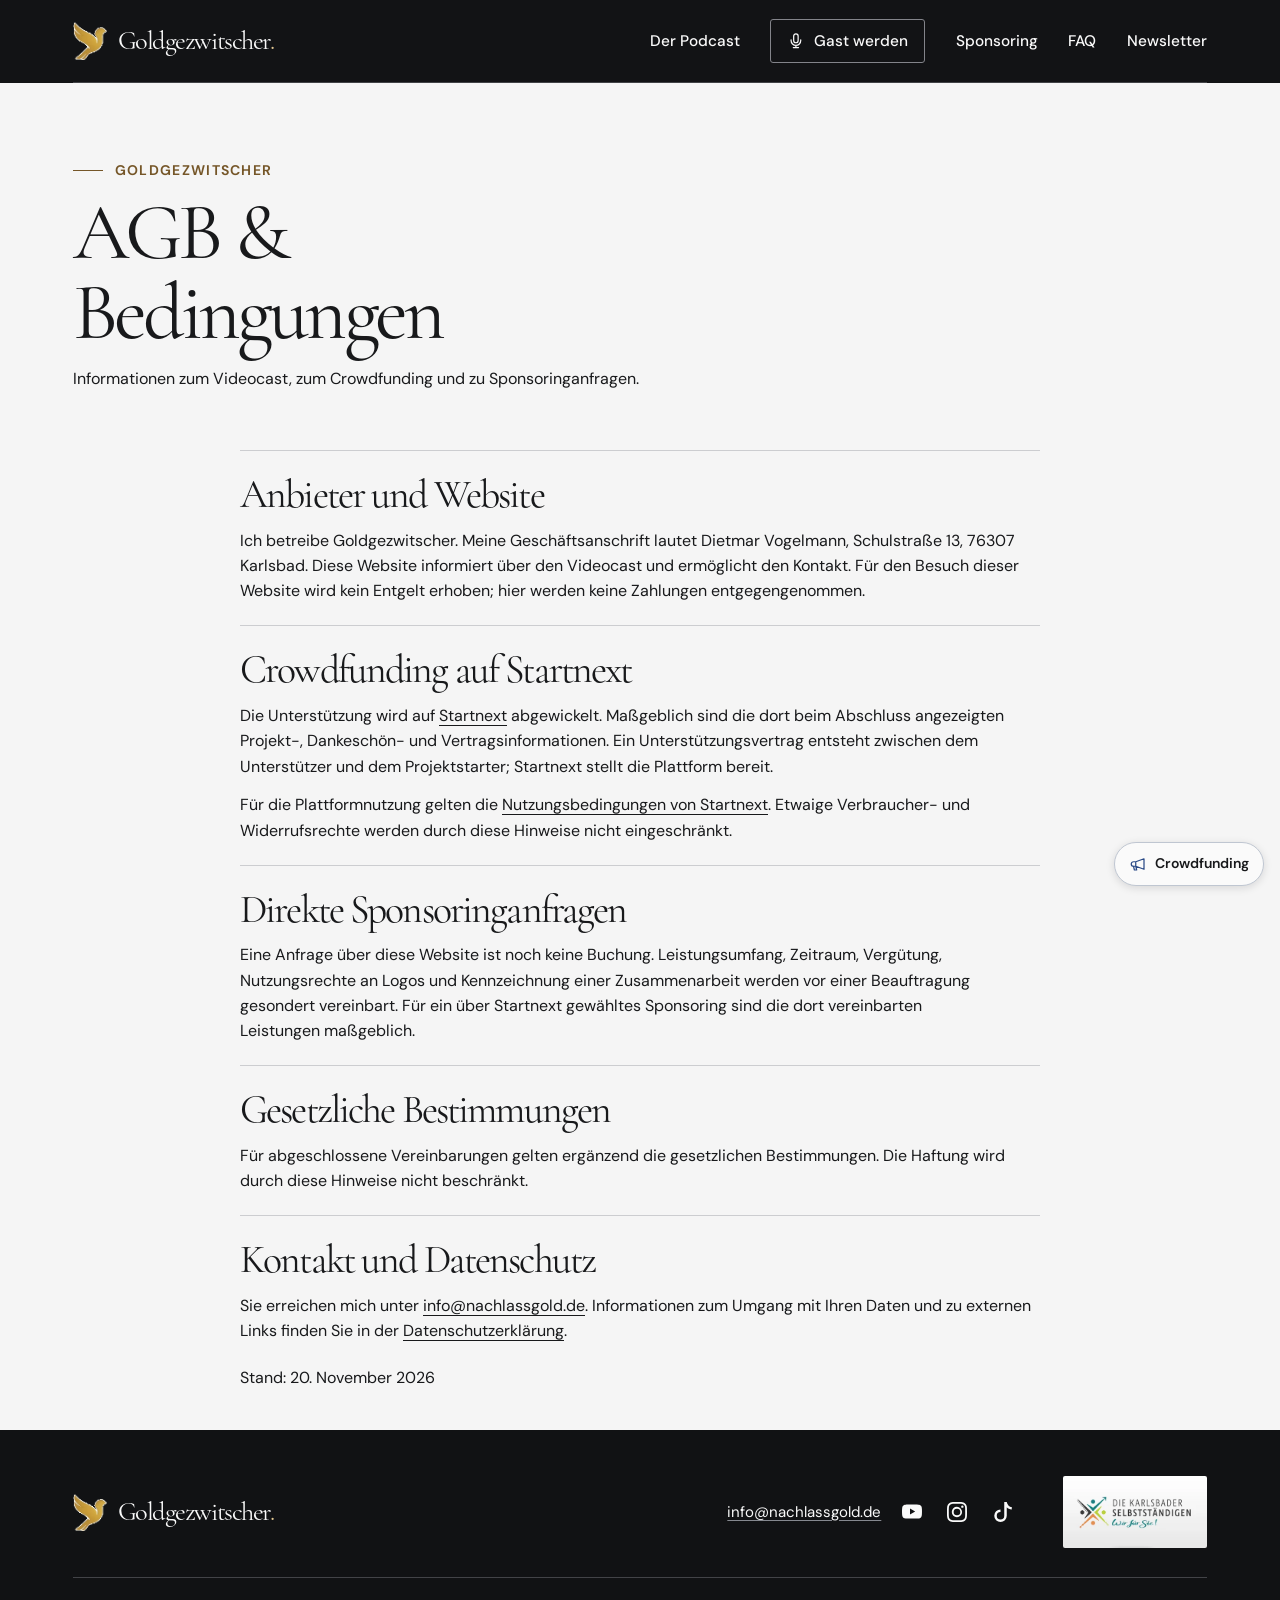
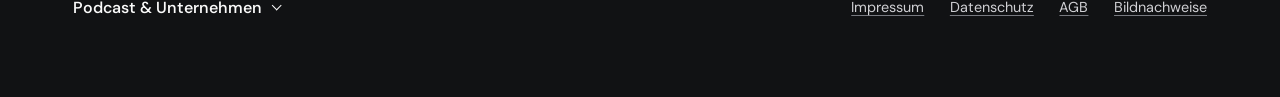
==== commit 690ce526: "Straffe mobile Startseite, FAQ, Sponsoring und Footer" ====
--- a/agb.html
+++ b/agb.html
@@ -15,9 +15,10 @@
     <meta property="og:image" content="https://goldgezwitscher.rateriser.tech/assets/v7-dietmar-am-mikrofon-1110.webp">
     <link rel="icon" href="assets/haus-vogel.webp" type="image/webp">
     <link rel="preload" href="assets/fonts/cormorant.woff2" as="font" type="font/woff2" crossorigin>
-    <link rel="stylesheet" href="assets/podcast.css?v=saphir1">
+    <link rel="stylesheet" href="assets/podcast.css?v=mobil3">
     <link rel="stylesheet" href="assets/kampagne.css?v=saphir1">
-    <script src="assets/podcast.js?v=saphir1" defer></script>
+    <script src="assets/podcast.js?v=mobil3" defer></script>
+    <link rel="stylesheet" href="assets/footer.css?v=kompakt1">
   </head>
   <body class="page-agb">
     <a class="skip" href="#inhalt">Zum Inhalt</a>
@@ -65,44 +66,37 @@
       </div>
     </main>
     <footer class="site-footer" id="social">
-      <div class="container">
-        <div class="footer-main">
-          <div>
-            <a class="brand" href="index.html" aria-label="Goldgezwitscher, Startseite"><img src="assets/haus-vogel.webp" width="37" height="40" alt=""><span>Goldgezwitscher<span class="brand-stop">.</span></span></a>
-            <p>Der Videopodcast von Dietmar Vogelmann<br>aus Karlsruhe.</p>
-          </div>
-          <nav aria-label="Mitmachen">
-            <h2>Mitmachen</h2>
-            <a href="bewerben.html">Als Gast bewerben</a>
-            <a href="sponsoren.html">Partner werden</a>
-            <a href="index.html#crowdfunding">Crowdfunding</a>
-            <a href="gruendungsmitglieder.html">Gründungsmitglieder</a>
+      <div class="container footer-wrap">
+        <div class="footer-identity">
+          <a class="brand" href="index.html" aria-label="Goldgezwitscher, Startseite"><img src="assets/haus-vogel.webp" width="37" height="40" alt=""><span>Goldgezwitscher<span class="brand-stop">.</span></span></a>
+          <nav class="footer-contact" aria-label="Kontakt und Social Media">
+            <a class="footer-email" href="mailto:info@nachlassgold.de">info@nachlassgold.de</a>
+            <span class="footer-channels">
+              <a href="https://www.youtube.com/@feingoldvogel" rel="external noreferrer" aria-label="YouTube" title="YouTube"><span>YouTube</span></a>
+              <a href="https://www.instagram.com/feingold_vogel/" rel="external noreferrer" aria-label="Instagram" title="Instagram"><span>Instagram</span></a>
+              <a href="https://www.tiktok.com/@feingold.vogel" rel="external noreferrer" aria-label="TikTok" title="TikTok"><span>TikTok</span></a>
+            </span>
           </nav>
-          <nav aria-label="Kontakt und Social Media">
-            <h2>Kontakt</h2>
-            <a href="mailto:info@nachlassgold.de">info@nachlassgold.de</a>
-            <div class="footer-social">
-              <a href="https://www.youtube.com/@feingoldvogel" rel="external noreferrer">YouTube</a>
-              <a href="https://www.instagram.com/feingold_vogel/" class="" rel="external noreferrer">Instagram</a>
-              <a href="https://www.tiktok.com/@feingold.vogel" class="" rel="external noreferrer">TikTok</a>
-              <a href="https://wa.me/4915207034434" class="" rel="external noreferrer">WhatsApp</a>
-            </div>
-          </nav>
+          <a class="regional" href="https://karlsbader-selbststaendigen.de/" rel="external noreferrer"><img src="assets/karlsbader-v20-480.webp" width="480" height="270" loading="lazy" alt="Die Karlsbader Selbstständigen"></a>
         </div>
-        <div class="footer-family">
-          <span>Dietmars Arbeit mit Gold und Schmuck</span>
-          <a href="https://www.nachlassgold.de/" class="" rel="external noreferrer">Nachlassgold</a>
-          <a href="https://www.feingold-vogel.com/" class="" rel="external noreferrer">Feingold-Vogel</a>
-        </div>
-        <div class="footer-fine">
-          <span>© 2026 Goldgezwitscher</span>
-          <nav aria-label="Rechtliches">
+        <div class="footer-bottom">
+          <details class="footer-directory">
+            <summary>Podcast &amp; Unternehmen</summary>
+            <nav aria-label="Podcast und Unternehmen">
+              <a href="bewerben.html#anfrage">Gast werden</a>
+              <a href="index.html#sponsoring">Sponsoring</a>
+              <a href="index.html#crowdfunding">Crowdfunding</a>
+              <a href="gruendungsmitglieder.html">Gründungsmitglieder</a>
+              <a href="https://www.nachlassgold.de/" rel="external noreferrer">Nachlassgold</a>
+              <a href="https://www.feingold-vogel.com/" rel="external noreferrer">Feingold-Vogel</a>
+            </nav>
+          </details>
+          <nav class="footer-legal" aria-label="Rechtliches">
             <a href="impressum.html">Impressum</a>
             <a href="datenschutz.html">Datenschutz</a>
-            <a href="agb.html">AGB</a>
+            <a href="agb.html" aria-current="page">AGB</a>
             <a href="bildnachweise.html">Bildnachweise</a>
           </nav>
-          <a class="regional" href="https://karlsbader-selbststaendigen.de/" rel="external noreferrer"><img src="assets/karlsbader-v20-480.webp" width="96" height="54" loading="lazy" alt="Die Karlsbader Selbstständigen"></a>
         </div>
       </div>
     </footer>
--- a/assets/podcast.css
+++ b/assets/podcast.css
@@ -30,6 +30,7 @@
   --brass: #755628;
   --sapphire-ink: #294986;
   --sapphire-light: #aec6ff;
+  --sapphire: #365fc0;
   --sapphire-wash: #edf2fb;
   --paper: #f5f5f5;
   --light: #fafafa;
@@ -88,6 +89,8 @@
 }
 .button-gold { background: var(--gold); color: var(--deep); }
 .button-gold:hover { background: #f1ddb3; }
+.button-sapphire { background: var(--sapphire); color: white; }
+.button-sapphire:hover { background: #2c4ea0; }
 .button-green { background: var(--charcoal); color: var(--light); }
 .button-green:hover { background: #36373b; }
 .button-paper { color: var(--ink); background: transparent; border-color: #85868b; }
@@ -239,7 +242,7 @@
 .newsletter-section :focus-visible, .guest-invite :focus-visible { outline-color: var(--gold); }
 
 /* Invitation to take the second microphone. */
-.guest-invite { color: white; background: #1a1b1e; }
+.guest-invite { color: white; background: #192438; }
 .invite-spread { align-items: center; padding-block: var(--section-space); }
 .invite-image { overflow: hidden; }
 .invite-image img { width: 100%; height: auto; aspect-ratio: 1.23; object-fit: cover; object-position: 58% 47%; }
@@ -372,16 +375,6 @@
 
 /* Colophon and legal text */
 .site-footer { background: var(--deep); color: var(--light); }
-.footer-main { display: grid; grid-template-columns: 1.18fr .7fr 1fr; gap: 2rem; padding-block: 3.6rem 2.4rem; }
-.footer-main .brand + p { color: #c9cacf; margin-top: .95rem; }
-.footer-main nav { display: flex; align-items: flex-start; flex-direction: column; }
-.footer-main h2 { margin: .28rem 0 .6rem; color: var(--gold); font: 600 .93rem/1.4 var(--sans); letter-spacing: .02em; }
-.footer-main nav a, .footer-family a, .footer-fine nav a { display: inline-flex; align-items: center; min-height: 2.4rem; text-decoration-color: #929399; }
-.footer-social, .footer-family, .footer-fine, .footer-fine nav { display: flex; flex-wrap: wrap; align-items: center; gap: .1rem 1.15rem; }
-.footer-family { border-block: 1px solid var(--dark-line); padding-block: .75rem; }
-.footer-family span, .footer-fine span { color: #bdbec3; }
-.footer-fine { justify-content: space-between; padding-block: .8rem 1.25rem; gap: .55rem 1.2rem; font-size: .91rem; }
-.regional img { width: 4.8rem; height: auto; }
 .legal-intro, .v16-legal-intro { padding-block: clamp(2.8rem, 6vw, 5rem) clamp(2rem, 4vw, 3.2rem); }
 .legal-intro h1, .v16-legal-intro h1 { font-size: clamp(2.75rem, 6.3vw, 5.45rem); overflow-wrap: anywhere; margin-block: .8rem; }
 .legal-intro .eyeline > span { display: none; }
@@ -404,7 +397,6 @@
   .hero-actions .button { padding-inline: 1rem; }
   .main-nav { gap: 1rem; }
   .partner-grid { gap: .8rem; }
-  .footer-main { grid-template-columns: 1fr .65fr 1fr; }
 }
 @media (max-width: 900px) {
   .menu-ready { scroll-padding-top: 5.1rem; }
@@ -437,16 +429,12 @@
   .release-date { grid-row: 6; margin-top: .7rem; }
   .hero-actions { grid-row: 5; margin: 1.05rem 0 0; }
   .theme-player { grid-row: 7; }
-  .footer-main { grid-template-columns: 1fr 1fr; }
-  .footer-main > div { grid-column: 1/-1; }
-  .footer-main nav a, .footer-family a, .footer-fine nav a { min-height: 2.75rem; }
   .partner-intro, .invite-spread, .form-grid, .legal-layout { grid-template-columns: minmax(0,1fr); gap: 1.65rem; }
   .partner-intro h2 { max-width: 12em; }
   .campaign-note-inner { flex-direction: column; align-items: flex-start; gap: .4rem; }
   .newsletter-layout { grid-template-columns: minmax(0, 1fr); gap: 1.6rem; }
   .newsletter-layout h2 em { display: inline; }
-  .invite-spread { gap: 2rem; }
-  .invite-image img { aspect-ratio: 2.15; }
+  .guest-invite .invite-image { display: none; }
   .invite-copy h2 em { display: inline; }
   .partner-grid { grid-template-columns: 1fr; }
   .partner-card { display: grid; grid-template-columns: minmax(7.5rem,.64fr) minmax(0,1.36fr); }
@@ -475,9 +463,6 @@
   .release-date { align-items: center; }
   .button { min-height: 3.05rem; }
   .form-row { grid-template-columns: 1fr; gap: 1.2rem; }
-  .footer-main { gap: 1.15rem; grid-template-columns: 1fr; padding-block: 2.6rem 1.35rem; }
-  .footer-main > div { grid-column: auto; }
-  .footer-family > span { flex-basis: 100%; }
 }
 @media (max-width: 355px) {
   :root { --gutter: 1rem; }
--- a/assets/footer.css
+++ b/assets/footer.css
@@ -0,0 +1,92 @@
+.footer-wrap { padding-block: clamp(1.45rem, 3.6vw, 3rem) .7rem; }
+.footer-identity {
+  display: grid;
+  grid-template-columns: minmax(0, 1fr) auto auto;
+  align-items: center;
+  gap: clamp(.85rem, 3vw, 2.5rem);
+  padding-bottom: clamp(1rem, 2.25vw, 1.8rem);
+}
+.footer-identity .brand { grid-column: 1; grid-row: 1; }
+.footer-identity .regional { grid-column: 3; grid-row: 1; justify-self: end; }
+.footer-identity .regional img {
+  width: clamp(7.75rem, 11.5vw, 9rem);
+  height: auto;
+  aspect-ratio: 2 / 1;
+  object-fit: cover;
+  object-view-box: inset(13% 11% 17%);
+  border-radius: 2px;
+}
+.footer-contact, .footer-channels, .footer-legal { display: flex; align-items: center; }
+.footer-contact { gap: .55rem; }
+.footer-email { font-size: .94rem; text-decoration-color: #85888f; }
+.footer-channels { gap: .08rem; }
+.footer-channels a, .footer-email, .footer-legal a, .footer-directory nav a {
+  display: inline-flex;
+  align-items: center;
+  min-height: 2.75rem;
+}
+.footer-channels a { justify-content: center; width: 2.75rem; }
+.footer-channels a::before { margin: 0; font-size: 1.17rem; }
+.footer-channels a span {
+  position: absolute;
+  width: 1px;
+  height: 1px;
+  overflow: hidden;
+  clip-path: inset(50%);
+}
+.footer-bottom {
+  border-top: 1px solid var(--dark-line);
+  display: flex;
+  justify-content: space-between;
+  align-items: flex-start;
+  gap: .45rem 2rem;
+  padding-block-start: .45rem;
+}
+.footer-directory summary {
+  display: flex;
+  width: fit-content;
+  min-height: 2.75rem;
+  align-items: center;
+  cursor: pointer;
+  gap: .68rem;
+  font-weight: 550;
+  list-style: none;
+}
+.footer-directory summary::-webkit-details-marker { display: none; }
+.footer-directory summary::after {
+  content: '';
+  display: inline-block;
+  width: .46rem;
+  height: .46rem;
+  border: solid currentColor;
+  border-width: 0 1.5px 1.5px 0;
+  transform: translateY(-.12rem) rotate(45deg);
+}
+.footer-directory[open] summary::after { transform: translateY(.12rem) rotate(225deg); }
+.footer-directory nav { display: grid; grid-template-columns: repeat(2, minmax(0, 1fr)); column-gap: 1.8rem; padding-bottom: .6rem; }
+.footer-directory nav a, .footer-legal a {
+  color: #d0d0d4;
+  font-size: .9rem;
+  text-decoration-color: #777980;
+}
+.footer-directory nav a { width: fit-content; }
+.footer-legal { flex-wrap: wrap; gap: 0 clamp(.65rem, 2vw, 1.6rem); }
+.site-footer :is(.footer-email, .footer-channels a, .footer-legal a, .footer-directory a, .footer-directory summary):is(:hover, :focus-visible) { color: var(--sapphire-light); }
+
+@media (max-width: 48rem) {
+  .footer-identity { grid-template-columns: minmax(0, 1fr) auto; gap: .3rem .5rem; padding-bottom: .6rem; }
+  .footer-identity .regional { grid-column: 2; }
+  .footer-identity .regional img { width: clamp(6.75rem, 24vw, 8rem); }
+  .footer-contact { grid-column: 1/-1; justify-content: space-between; }
+  .footer-channels { gap: 0; }
+  .footer-bottom { flex-direction: column; align-items: stretch; gap: 0; }
+  .footer-directory nav { max-width: 29rem; }
+  .footer-legal { justify-content: flex-start; column-gap: 1.1rem; }
+}
+@media (max-width: 23rem) {
+  .footer-contact { min-width: 0; flex-wrap: wrap; gap: 0 .4rem; }
+  .footer-identity .brand { gap: .4rem; }
+  .footer-identity .brand img { width: 1.52rem; height: 1.8rem; }
+  .footer-identity .brand > span { font-size: 1.38rem; }
+  .footer-legal { column-gap: .8rem; }
+}
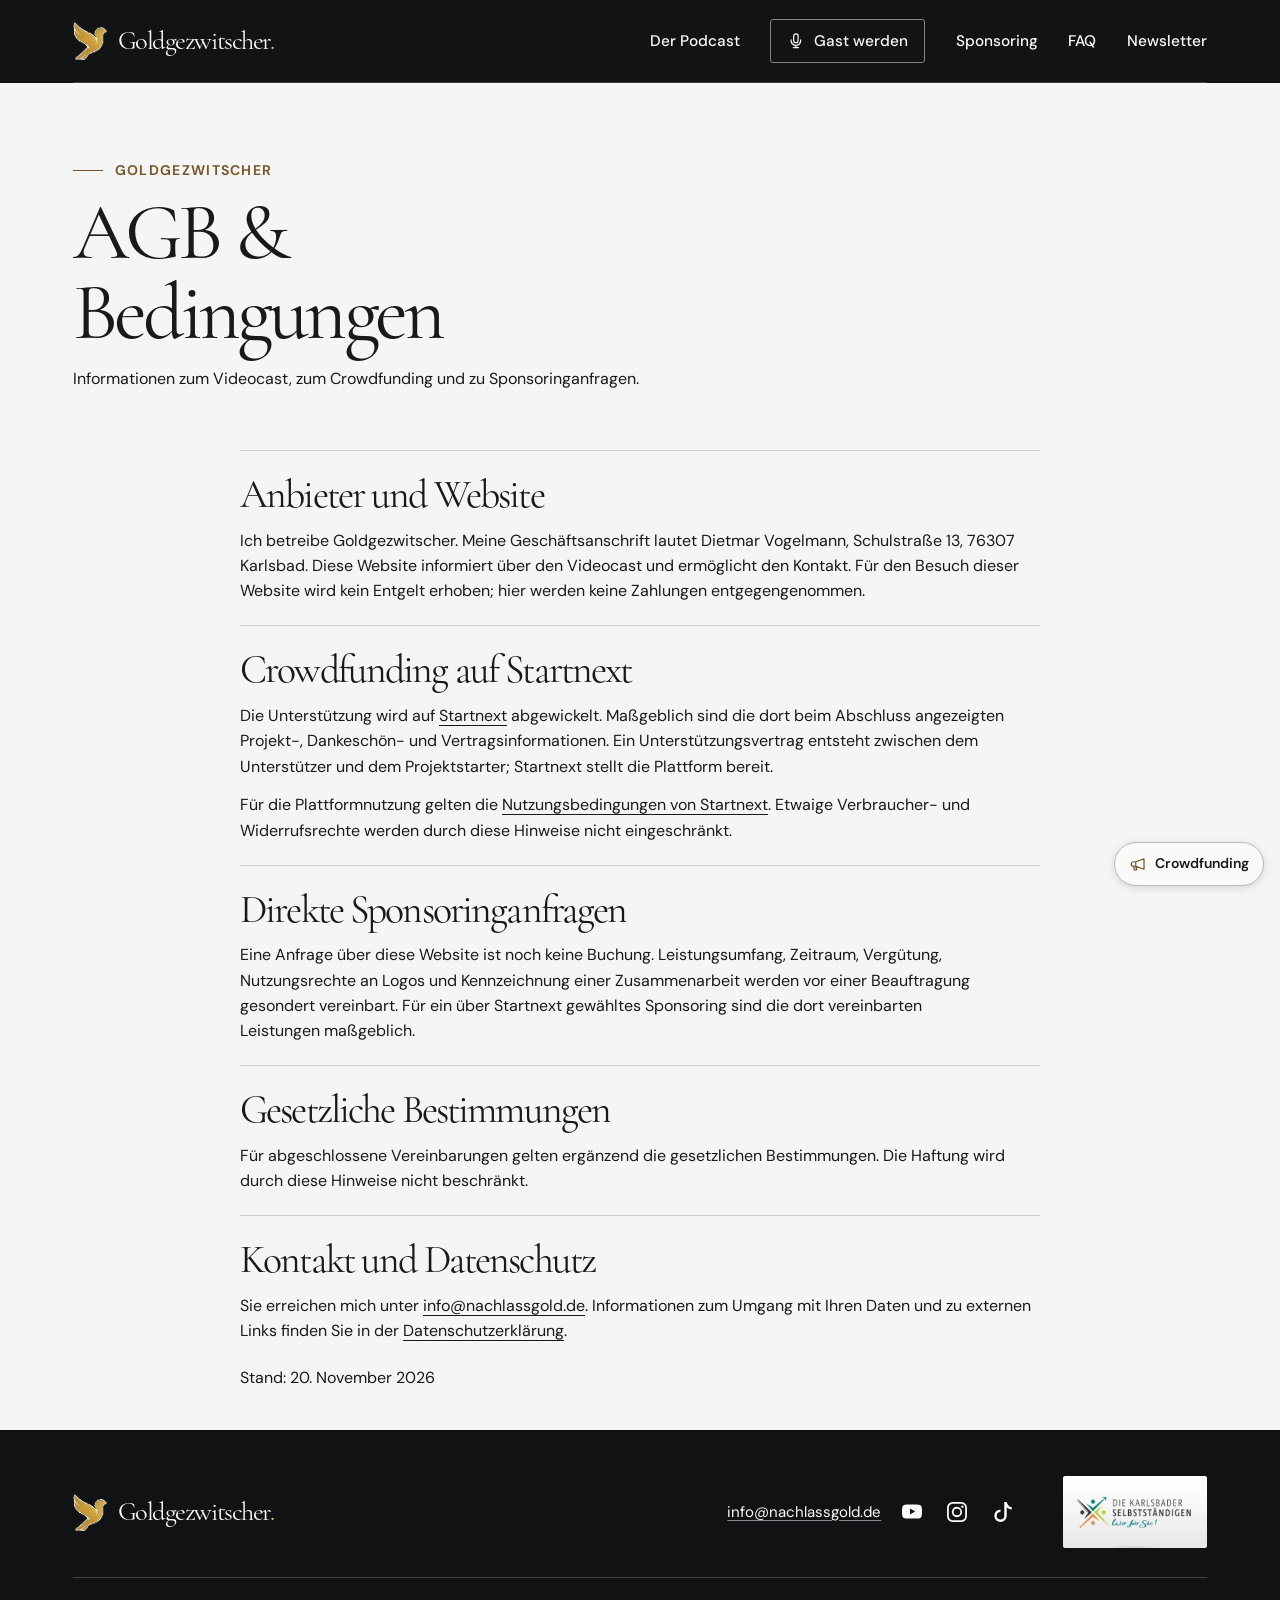
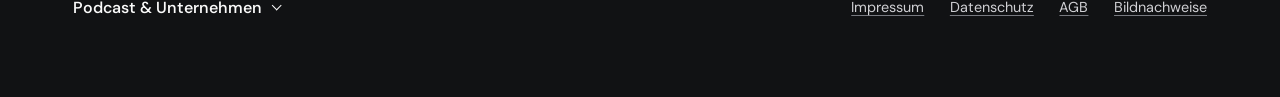
==== commit f91f4c88: "Bündele den Farbakzent auf honiggoldene Hauptaktionen" ====
--- a/agb.html
+++ b/agb.html
@@ -15,10 +15,10 @@
     <meta property="og:image" content="https://goldgezwitscher.rateriser.tech/assets/v7-dietmar-am-mikrofon-1110.webp">
     <link rel="icon" href="assets/haus-vogel.webp" type="image/webp">
     <link rel="preload" href="assets/fonts/cormorant.woff2" as="font" type="font/woff2" crossorigin>
-    <link rel="stylesheet" href="assets/podcast.css?v=mobil3">
-    <link rel="stylesheet" href="assets/kampagne.css?v=saphir1">
+    <link rel="stylesheet" href="assets/podcast.css?v=honig1">
+    <link rel="stylesheet" href="assets/kampagne.css?v=honig1">
     <script src="assets/podcast.js?v=mobil3" defer></script>
-    <link rel="stylesheet" href="assets/footer.css?v=kompakt1">
+    <link rel="stylesheet" href="assets/footer.css?v=honig1">
   </head>
   <body class="page-agb">
     <a class="skip" href="#inhalt">Zum Inhalt</a>
--- a/assets/podcast.css
+++ b/assets/podcast.css
@@ -28,10 +28,8 @@
   --muted: #52545a;
   --gold: #e3c892;
   --brass: #755628;
-  --sapphire-ink: #294986;
-  --sapphire-light: #aec6ff;
-  --sapphire: #365fc0;
-  --sapphire-wash: #edf2fb;
+  --button-gold: #e7b653;
+  --button-gold-hover: #f1c675;
   --paper: #f5f5f5;
   --light: #fafafa;
   --mist: #e5e6e8;
@@ -87,12 +85,9 @@
   border-radius: 3px; font: 650 1rem/1.35 var(--sans); text-decoration: none;
   transition: background-color .2s ease, border-color .2s ease;
 }
-.button-gold { background: var(--gold); color: var(--deep); }
-.button-gold:hover { background: #f1ddb3; }
-.button-sapphire { background: var(--sapphire); color: white; }
-.button-sapphire:hover { background: #2c4ea0; }
-.button-green { background: var(--charcoal); color: var(--light); }
-.button-green:hover { background: #36373b; }
+.button-gold { background: var(--button-gold); color: var(--deep); }
+.button-gold:hover { background: var(--button-gold-hover); }
+.inquiry-form .button-gold { border-color: var(--brass); }
 .button-paper { color: var(--ink); background: transparent; border-color: #85868b; }
 .button-paper:hover { background: #e9eaed; }
 .text-link {
@@ -130,12 +125,12 @@
 .cover-hero .eyebrow { color: var(--gold); font-size: .79rem; letter-spacing: .15em; }
 .hero-copy .show-title { font-size: clamp(5.8rem, 8.6vw, 8.7rem); line-height: .8; letter-spacing: -.063em; margin: 1.7rem 0 1.7rem -.04em; }
 .show-title em { display: block; line-height: .94; font-weight: 400; }
-.show-title em span { color: var(--sapphire-light); }
+.show-title em span { color: var(--gold); }
 .hero-intro { max-width: 32rem; color: #dddde0; font-size: clamp(1.04rem, 1.25vw, 1.19rem); line-height: 1.59; }
 .release-date { display: flex; align-items: baseline; flex-wrap: wrap; column-gap: .65rem; margin-top: .6rem; color: #c7c7cd; font-size: .91rem; }
 .release-date time { color: white; font-weight: 600; }
 .date-action { display: inline-flex; align-items: center; min-height: 2.75rem; text-underline-offset: .25em; }
-.release-date .date-action { color: var(--sapphire-light); }
+.release-date .date-action { color: var(--gold); }
 .hero-actions { margin-top: 1.5rem; gap: .65rem .8rem; }
 .hero-actions .button-outline { border-color: #9d9b96; color: white; background: transparent; }
 .hero-actions .button-outline:hover { background: #292a2d; border-color: var(--gold); }
@@ -215,9 +210,7 @@
 }
 .campaign-note h2 { font-size: clamp(1.95rem, 2.6vw, 2.7rem); }
 .campaign-note p { max-width: 57ch; margin-top: .55rem; color: var(--muted); }
-.campaign-note .text-link { flex-shrink: 0; color: var(--sapphire-ink); text-decoration-color: currentColor; }
-.campaign-dialog [data-campaign-link] { background: var(--sapphire-light); color: var(--deep); }
-.campaign-dialog [data-campaign-link]:hover { background: #cfddff; }
+.campaign-note .text-link { flex-shrink: 0; color: var(--brass); text-decoration-color: currentColor; }
 .newsletter-layout {
   display: grid;
   grid-template-columns: minmax(0, 1.18fr) minmax(0, .82fr);
@@ -226,11 +219,10 @@
 }
 .newsletter-layout h2 em { display: block; }
 .section-lead { max-width: 43ch; margin-top: 1.2rem; font-size: clamp(1.02rem, 1.35vw, 1.18rem); line-height: 1.6; }
-.newsletter-section { background: #191b20; color: white; }
+.newsletter-section { background: var(--charcoal); color: var(--light); }
 .newsletter-layout .eyebrow { color: var(--gold); }
 .newsletter-layout .section-lead { color: #e2e2e5; }
 .newsletter-enrollment { max-width: 32rem; }
-.newsletter-enrollment > .button { color: #1b1916; }
 .newsletter-enrollment .fine-print { margin-top: 1rem; font-size: .9rem; color: #c5c6cc; }
 .newsletter-webmail { margin-top: .3rem; color: #d7d8dd; font-size: .94rem; }
 .draft-text summary { width: fit-content; cursor: pointer; padding-block: .72rem; text-decoration: underline; text-underline-offset: .25em; }
@@ -242,7 +234,7 @@
 .newsletter-section :focus-visible, .guest-invite :focus-visible { outline-color: var(--gold); }
 
 /* Invitation to take the second microphone. */
-.guest-invite { color: white; background: #192438; }
+.guest-invite { color: var(--light); background: var(--charcoal); }
 .invite-spread { align-items: center; padding-block: var(--section-space); }
 .invite-image { overflow: hidden; }
 .invite-image img { width: 100%; height: auto; aspect-ratio: 1.23; object-fit: cover; object-position: 58% 47%; }
@@ -303,9 +295,9 @@
 .partner-description { margin-bottom: 1.35rem; line-height: 1.55; }
 .partner-action {
   width: 100%; margin-top: auto; border-top: 1px solid var(--line); padding: .82rem 0 .25rem; min-height: 2.75rem;
-  display: flex; align-items: center; color: var(--charcoal); font-weight: 650; text-decoration-thickness: 1px; text-underline-offset: .28em;
-}
-.partner-action:hover { color: #715123; }
+  display: flex; align-items: center; color: var(--brass); font-weight: 650; text-decoration-thickness: 1px; text-underline-offset: .28em;
+}
+.partner-action:hover { color: var(--ink); }
 .partner-card:focus-within { border-color: var(--edge); }
 .sponsor-inquiry-link { margin-top: 1.15rem; }
 @media (hover:hover) and (pointer:fine) and (prefers-reduced-motion:no-preference) {
--- a/assets/kampagne.css
+++ b/assets/kampagne.css
@@ -17,7 +17,7 @@
   color: var(--light);
   background: var(--charcoal);
   border: 1px solid #696055;
-  border-top: 3px solid var(--sapphire-light);
+  border-top: 3px solid var(--gold);
   border-radius: 3px;
   box-shadow: 0 1.3rem 4rem #0006;
 }
@@ -76,16 +76,16 @@
   gap: .45rem;
   min-height: 2.75rem;
   padding: .45rem .9rem;
-  border: 1px solid #bfc6d1;
+  border: 1px solid #bdb8ad;
   border-radius: 2rem;
   background: var(--light);
   color: var(--ink);
   box-shadow: 0 2px 9px #11121421;
   font: 600 .875rem/1.25 var(--sans);
 }
-.campaign-launcher svg { flex: none; color: var(--sapphire-ink); }
-.campaign-launcher:is(:hover, :focus-visible) { background: var(--sapphire-wash); color: var(--sapphire-ink); border-color: currentColor; }
-.campaign-launcher:focus-visible { outline-color: var(--sapphire-ink); }
+.campaign-launcher svg { flex: none; color: var(--brass); }
+.campaign-launcher:is(:hover, :focus-visible) { background: #faf3e4; color: var(--brass); border-color: currentColor; }
+.campaign-launcher:focus-visible { outline-color: var(--brass); }
 .campaign-dialog[open] + .campaign-launcher { visibility: hidden; }
 .campaign-launcher:not([hidden]) ~ .site-footer { padding-bottom: calc(3.5rem + env(safe-area-inset-bottom)); }
 @media (max-width: 48rem), (max-height: 32rem) {
--- a/assets/footer.css
+++ b/assets/footer.css
@@ -71,7 +71,7 @@
 }
 .footer-directory nav a { width: fit-content; }
 .footer-legal { flex-wrap: wrap; gap: 0 clamp(.65rem, 2vw, 1.6rem); }
-.site-footer :is(.footer-email, .footer-channels a, .footer-legal a, .footer-directory a, .footer-directory summary):is(:hover, :focus-visible) { color: var(--sapphire-light); }
+.site-footer :is(.footer-email, .footer-channels a, .footer-legal a, .footer-directory a, .footer-directory summary):is(:hover, :focus-visible) { color: var(--gold); }
 
 @media (max-width: 48rem) {
   .footer-identity { grid-template-columns: minmax(0, 1fr) auto; gap: .3rem .5rem; padding-bottom: .6rem; }
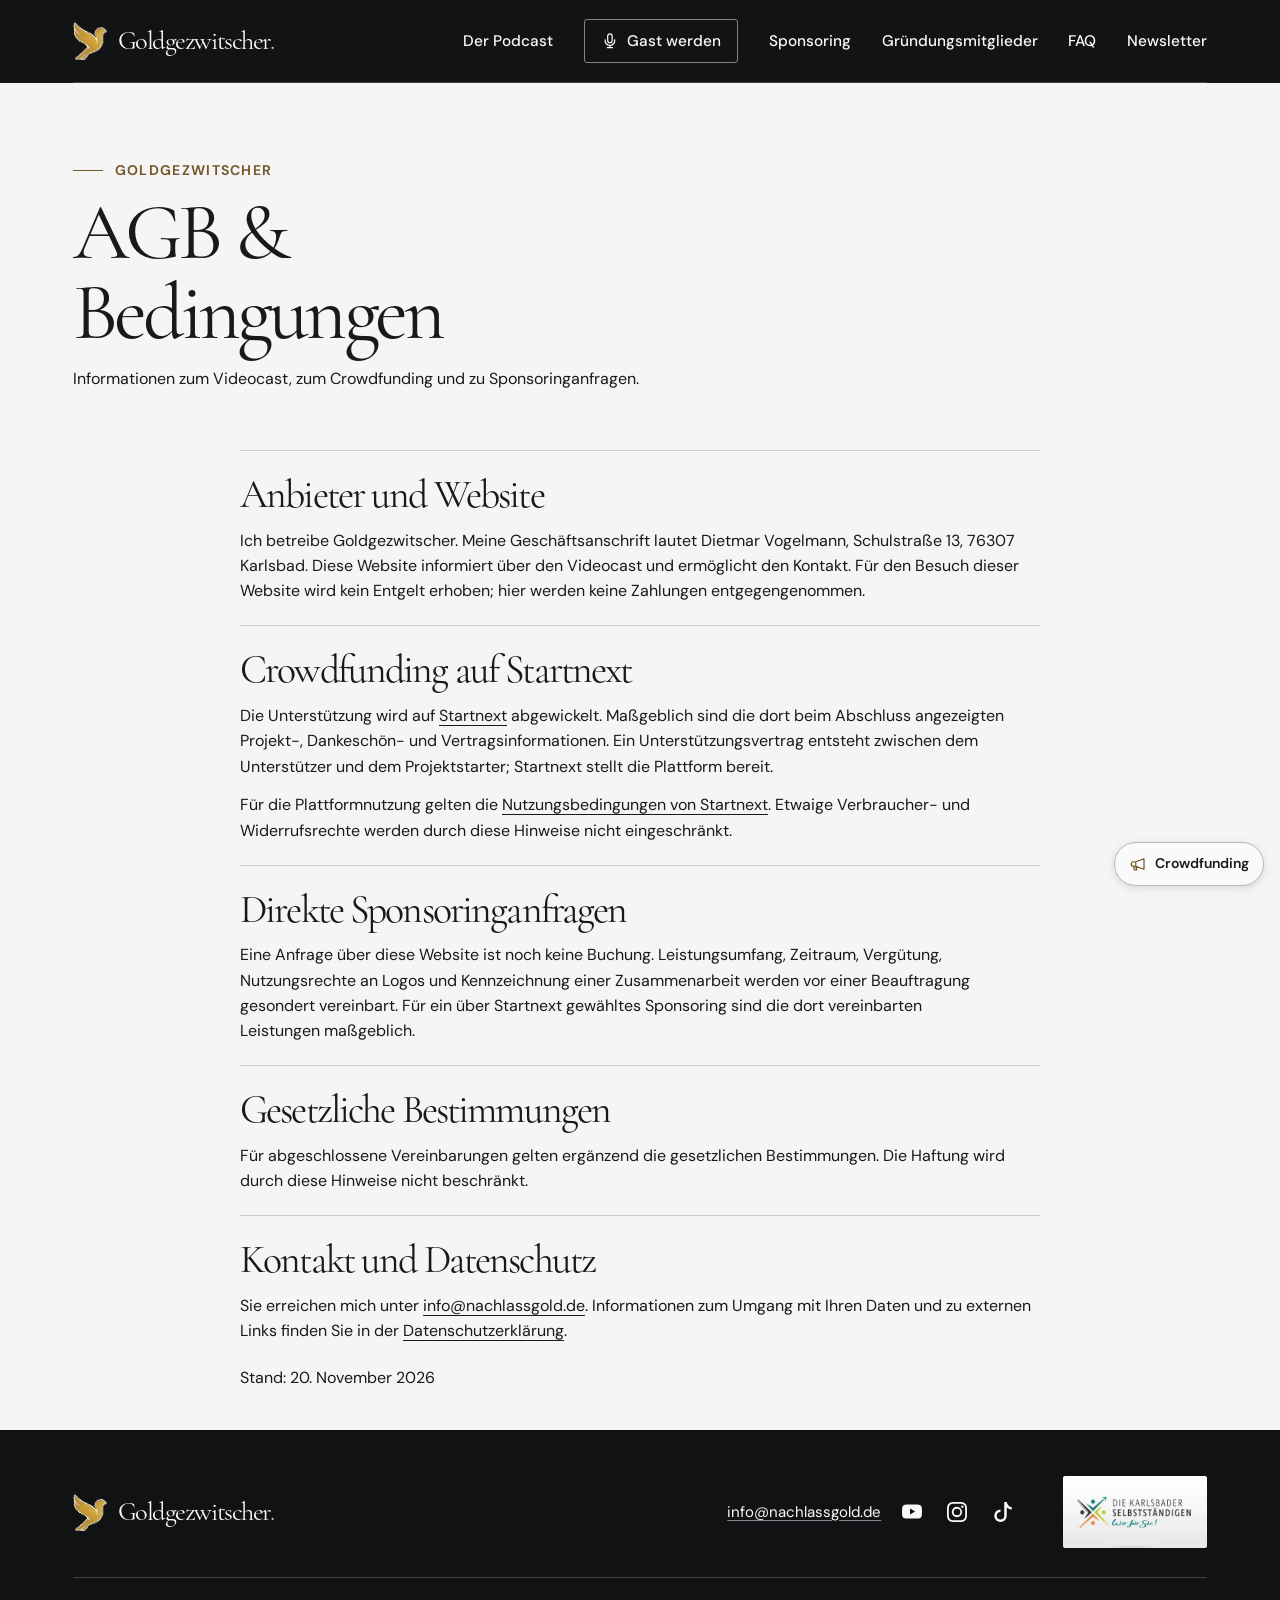
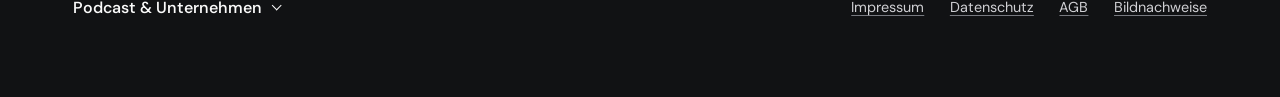
==== commit d88488f5: "Mache den Finanzierungsstand und die öffentliche Gründungsliste direkt auffindbar" ====
--- a/agb.html
+++ b/agb.html
@@ -6,7 +6,8 @@
     <meta name="robots" content="noindex,nofollow">
     <meta name="referrer" content="no-referrer">
     <meta http-equiv="x-dns-prefetch-control" content="off">
-    <meta http-equiv="Content-Security-Policy" content="default-src 'none'; img-src 'self'; style-src 'self'; script-src 'self'; font-src 'self'; connect-src 'self'; media-src 'self'; frame-src 'none'; object-src 'none'; base-uri 'none'; form-action 'none'">
+    <meta http-equiv="Content-Security-Policy" content="default-src 'none'; img-src 'self'; style-src 'self'; script-src 'self'; font-src 'self'; connect-src 'self' https://www.startnext.com/myty/api/crowdfunding/project/goldgezwitscher; media-src 'self'; frame-src 'none'; object-src 'none'; base-uri 'none'; form-action 'none'">
+    <meta name="funding-endpoint" content="https://www.startnext.com/myty/api/crowdfunding/project/goldgezwitscher">
     <meta name="theme-color" content="#102923">
     <title>AGB &amp; Bedingungen · Goldgezwitscher</title>
     <meta name="description" content="AGB &amp; Vertragsbedingungen für Goldgezwitscher, den Videocast von Dietmar Vogelmann.">
@@ -15,9 +16,9 @@
     <meta property="og:image" content="https://goldgezwitscher.rateriser.tech/assets/v7-dietmar-am-mikrofon-1110.webp">
     <link rel="icon" href="assets/haus-vogel.webp" type="image/webp">
     <link rel="preload" href="assets/fonts/cormorant.woff2" as="font" type="font/woff2" crossorigin>
-    <link rel="stylesheet" href="assets/podcast.css?v=honig1">
-    <link rel="stylesheet" href="assets/kampagne.css?v=honig1">
-    <script src="assets/podcast.js?v=mobil3" defer></script>
+    <link rel="stylesheet" href="assets/podcast.css?v=gruendung2">
+    <link rel="stylesheet" href="assets/kampagne.css?v=gruendung2">
+    <script src="assets/podcast.js?v=gruendung2" defer></script>
     <link rel="stylesheet" href="assets/footer.css?v=honig1">
   </head>
   <body class="page-agb">
@@ -27,10 +28,12 @@
         <a class="brand" href="index.html" aria-label="Goldgezwitscher, Startseite"><img src="assets/haus-vogel.webp" width="37" height="40" alt=""><span>Goldgezwitscher<span class="brand-stop">.</span></span></a>
         <button class="menu-toggle" type="button" aria-controls="hauptmenue" aria-expanded="false" hidden><span>Menü</span><svg class="icon" width="20" height="20" fill="none" stroke="currentColor" stroke-width="1.65" stroke-linecap="round" stroke-linejoin="round" aria-hidden="true" viewBox="0 0 24 24"><path d="M3 8h18M3 16h18"></path></svg></button>
         <nav id="hauptmenue" class="main-nav" aria-label="Hauptnavigation">
-          <a href="format.html">Der Podcast</a>
-          <a href="dietmar.html">Über Dietmar</a>
-          <a href="sponsoren.html">Partnerschaften</a>
-          <a href="bewerben.html" class="nav-guest"><svg class="icon" width="20" height="20" fill="none" stroke="currentColor" stroke-width="1.65" stroke-linecap="round" stroke-linejoin="round" aria-hidden="true" viewBox="0 0 24 24"><rect x="9" y="2.5" width="6" height="12" rx="3"></rect><path d="M5.5 10.5v1a6.5 6.5 0 0 0 13 0v-1M12 18v3m-3.5 0h7"></path></svg>Gast werden</a>
+          <a href="index.html#format">Der Podcast</a>
+          <a href="index.html#gast-werden" class="nav-guest"><svg class="icon" width="20" height="20" fill="none" stroke="currentColor" stroke-width="1.65" stroke-linecap="round" stroke-linejoin="round" aria-hidden="true" viewBox="0 0 24 24"><rect x="9" y="2.5" width="6" height="12" rx="3"></rect><path d="M5.5 10.5v1a6.5 6.5 0 0 0 13 0v-1M12 18v3m-3.5 0h7"></path></svg>Gast werden</a>
+          <a href="index.html#sponsoring">Sponsoring</a>
+          <a href="gruendungsmitglieder.html">Gründungsmitglieder</a>
+          <a href="index.html#faq">FAQ</a>
+          <a href="index.html#startpost">Newsletter</a>
         </nav>
       </div>
     </header>
--- a/assets/podcast.css
+++ b/assets/podcast.css
@@ -198,19 +198,27 @@
 .profile-links { display: flex; flex-wrap: wrap; align-items: center; gap: .4rem 1.4rem; margin-top: 1rem; }
 .profile-links a { display: inline-flex; align-items: center; min-height: 2.75rem; font-size: .96rem; font-weight: 600; }
 
-/* A quiet project note before the newsletter. */
+/* Crowdfunding and the public register share one stop on the landing page. */
 .campaign-note { background: #f7f7f5; }
 .campaign-note-inner {
-  display: flex;
+  display: grid;
+  grid-template-columns: minmax(0, 1.08fr) minmax(0, .92fr);
   align-items: center;
-  justify-content: space-between;
-  gap: 1rem 2.5rem;
-  border-top: 1px solid var(--line);
-  padding-block: clamp(1.7rem, 3.7vw, 3.5rem);
-}
-.campaign-note h2 { font-size: clamp(1.95rem, 2.6vw, 2.7rem); }
-.campaign-note p { max-width: 57ch; margin-top: .55rem; color: var(--muted); }
-.campaign-note .text-link { flex-shrink: 0; color: var(--brass); text-decoration-color: currentColor; }
+  gap: clamp(2rem, 7vw, 7rem);
+  padding-block: clamp(2.65rem, 5.5vw, 5rem);
+}
+.campaign-story .eyebrow { color: var(--brass); }
+.campaign-story h2 {
+  margin-top: .6rem;
+  font-size: clamp(2.55rem, 4.7vw, 4.6rem);
+  line-height: 1.04;
+  hyphens: manual;
+}
+.campaign-story p:not(.eyebrow) { max-width: 47ch; margin-top: 1rem; color: var(--muted); }
+.campaign-story .text-link { color: var(--brass); text-decoration-color: currentColor; }
+.campaign-summary { min-width: 0; padding-inline-start: clamp(1.6rem, 3.7vw, 3.75rem); border-inline-start: 1px solid var(--line); }
+.campaign-period { margin-bottom: .85rem; color: var(--muted); font-size: .95rem; }
+.campaign-summary .campaign-links { display: flex; flex-wrap: wrap; align-items: center; gap: .2rem 1.1rem; margin-top: 1rem; }
 .newsletter-layout {
   display: grid;
   grid-template-columns: minmax(0, 1.18fr) minmax(0, .82fr);
@@ -390,7 +398,7 @@
   .main-nav { gap: 1rem; }
   .partner-grid { gap: .8rem; }
 }
-@media (max-width: 900px) {
+@media (max-width: 66rem) {
   .menu-ready { scroll-padding-top: 5.1rem; }
   .menu-ready .main-nav { max-height: calc(100dvh - 4.2rem); overflow-y: auto; }
   .header-inner { min-height: 4.15rem; display: grid; grid-template-columns: minmax(0,1fr) auto; gap: 0 .6rem; }
@@ -423,7 +431,8 @@
   .theme-player { grid-row: 7; }
   .partner-intro, .invite-spread, .form-grid, .legal-layout { grid-template-columns: minmax(0,1fr); gap: 1.65rem; }
   .partner-intro h2 { max-width: 12em; }
-  .campaign-note-inner { flex-direction: column; align-items: flex-start; gap: .4rem; }
+  .campaign-note-inner { grid-template-columns: minmax(0, 1fr); gap: 1.5rem; }
+  .campaign-summary { padding: 1.25rem 0 0; border-inline-start: 0; border-top: 1px solid var(--line); }
   .newsletter-layout { grid-template-columns: minmax(0, 1fr); gap: 1.6rem; }
   .newsletter-layout h2 em { display: inline; }
   .guest-invite .invite-image { display: none; }
--- a/assets/kampagne.css
+++ b/assets/kampagne.css
@@ -43,16 +43,45 @@
 .campaign-dialog h2 { margin-top: .8rem; font-size: clamp(2.55rem, 6vw, 4rem); }
 .campaign-dialog h2 em { display: block; color: var(--gold); }
 .campaign-dialog > p { margin-top: 1rem; color: #e0dfe1; }
-.campaign-dates {
-  display: flex;
-  flex-wrap: wrap;
-  gap: .75rem 2rem;
-  margin-block: 1.3rem;
-  padding-block: .8rem;
-  border-block: 1px solid var(--dark-line);
+.campaign-dialog .campaign-period { font-size: .95rem; color: var(--gold); }
+.campaign-dialog .campaign-funding { margin-block: .9rem 1.3rem; }
+.campaign-funding {
+  --track-color: #e6dfd2;
+  --track-outline: #837b6b;
+  --funding-number: var(--brass);
+  --funding-muted: var(--muted);
+  width: 100%;
+  min-width: 0;
 }
-.campaign-dates dt { color: #c8c4c1; font-size: .9rem; }
-.campaign-dates dd { font-weight: 600; }
+.campaign-dialog .campaign-funding {
+  --track-color: #393630;
+  --track-outline: #8b8171;
+  --funding-number: var(--button-gold);
+  --funding-muted: #c8c4c1;
+}
+.funding-heading { display: flex; flex-wrap: wrap; justify-content: space-between; align-items: baseline; gap: .2rem .75rem; }
+.funding-heading > span:first-child { font-size: .94rem; font-weight: 600; }
+.funding-amounts { font-size: .95rem; font-variant-numeric: tabular-nums; }
+.funding-amounts [data-funding-value] { font-size: 1.15rem; color: var(--funding-number); }
+.campaign-funding progress, .funding-track-placeholder {
+  display: block;
+  width: 100%;
+  height: .75rem;
+  margin-block: .4rem;
+  border: 1px solid var(--track-outline);
+  border-radius: 1rem;
+  overflow: hidden;
+  background: var(--track-color);
+}
+.campaign-funding progress { appearance: none; accent-color: var(--button-gold); }
+.campaign-funding progress::-webkit-progress-bar { background: var(--track-color); }
+.campaign-funding progress::-webkit-progress-value { background: var(--button-gold); }
+.campaign-funding progress::-moz-progress-bar { background: var(--button-gold); }
+.campaign-funding small { display: block; color: var(--funding-muted); font-size: .875rem; }
+.campaign-members { display: inline-flex; align-items: center; min-height: 2.75rem; margin-top: .2rem; color: var(--gold); font-size: .95rem; }
+@media (forced-colors: active) {
+  .campaign-funding progress { appearance: auto; }
+}
 .campaign-actions { display: flex; flex-wrap: wrap; align-items: center; gap: .35rem .9rem; }
 .campaign-continue {
   min-height: 2.75rem;
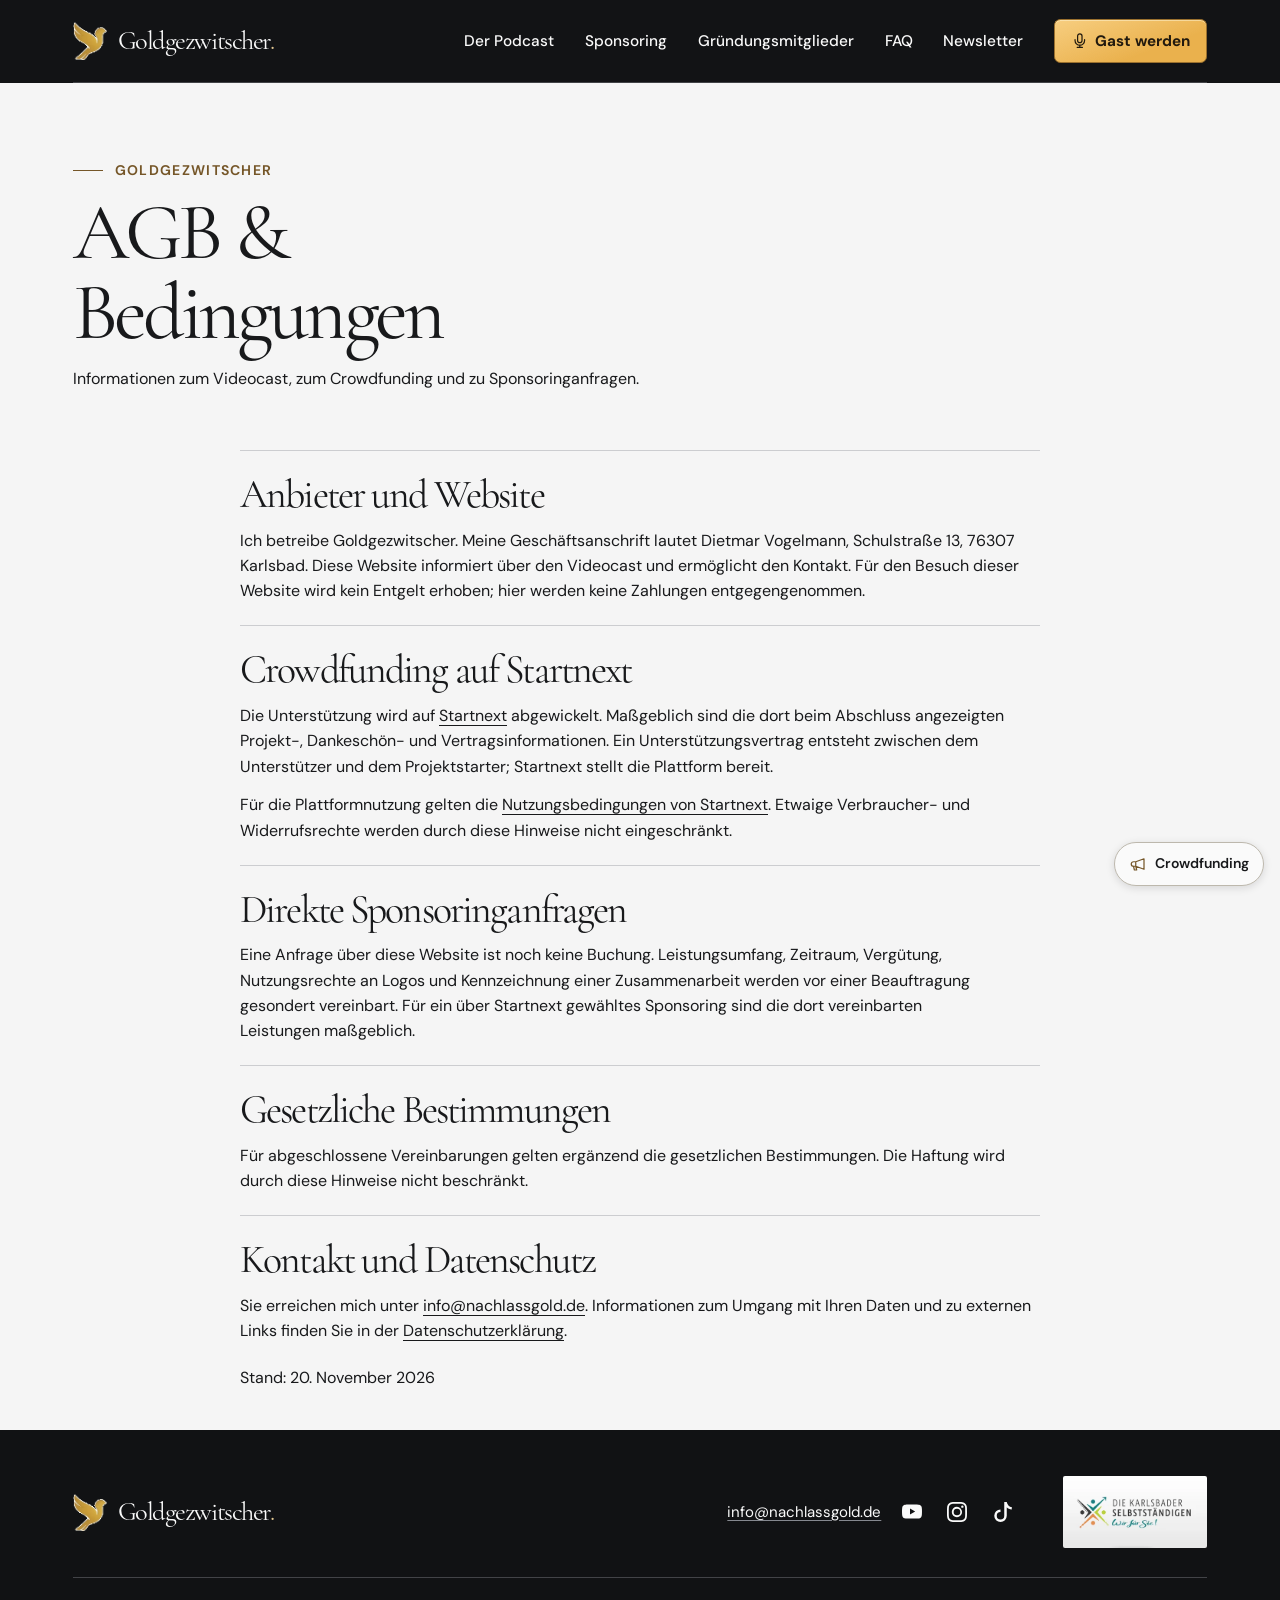
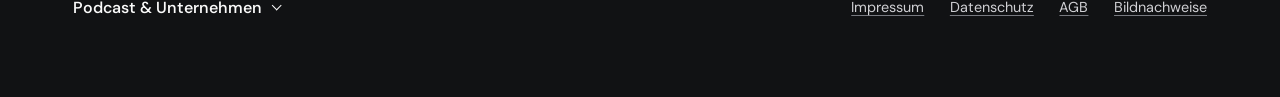
==== commit 6bb9244c: "Hebe Gastbewerbung und weitere Handlungsbuttons mit Goldflächen hervor" ====
--- a/agb.html
+++ b/agb.html
@@ -16,8 +16,8 @@
     <meta property="og:image" content="https://goldgezwitscher.rateriser.tech/assets/v7-dietmar-am-mikrofon-1110.webp">
     <link rel="icon" href="assets/haus-vogel.webp" type="image/webp">
     <link rel="preload" href="assets/fonts/cormorant.woff2" as="font" type="font/woff2" crossorigin>
-    <link rel="stylesheet" href="assets/podcast.css?v=gruendung2">
-    <link rel="stylesheet" href="assets/kampagne.css?v=gruendung2">
+    <link rel="stylesheet" href="assets/podcast.css?v=honigknopf1">
+    <link rel="stylesheet" href="assets/kampagne.css?v=skala1">
     <script src="assets/podcast.js?v=gruendung2" defer></script>
     <link rel="stylesheet" href="assets/footer.css?v=honig1">
   </head>
@@ -26,14 +26,15 @@
     <header class="masthead">
       <div class="container header-inner">
         <a class="brand" href="index.html" aria-label="Goldgezwitscher, Startseite"><img src="assets/haus-vogel.webp" width="37" height="40" alt=""><span>Goldgezwitscher<span class="brand-stop">.</span></span></a>
+        <a href="index.html#gast-werden" class="button button-gold header-guest"><svg class="icon" width="20" height="20" fill="none" stroke="currentColor" stroke-width="1.65" stroke-linecap="round" stroke-linejoin="round" aria-hidden="true" viewBox="0 0 24 24"><rect x="9" y="2.5" width="6" height="12" rx="3"></rect><path d="M5.5 10.5v1a6.5 6.5 0 0 0 13 0v-1M12 18v3m-3.5 0h7"></path></svg>Gast werden</a>
         <button class="menu-toggle" type="button" aria-controls="hauptmenue" aria-expanded="false" hidden><span>Menü</span><svg class="icon" width="20" height="20" fill="none" stroke="currentColor" stroke-width="1.65" stroke-linecap="round" stroke-linejoin="round" aria-hidden="true" viewBox="0 0 24 24"><path d="M3 8h18M3 16h18"></path></svg></button>
         <nav id="hauptmenue" class="main-nav" aria-label="Hauptnavigation">
           <a href="index.html#format">Der Podcast</a>
-          <a href="index.html#gast-werden" class="nav-guest"><svg class="icon" width="20" height="20" fill="none" stroke="currentColor" stroke-width="1.65" stroke-linecap="round" stroke-linejoin="round" aria-hidden="true" viewBox="0 0 24 24"><rect x="9" y="2.5" width="6" height="12" rx="3"></rect><path d="M5.5 10.5v1a6.5 6.5 0 0 0 13 0v-1M12 18v3m-3.5 0h7"></path></svg>Gast werden</a>
           <a href="index.html#sponsoring">Sponsoring</a>
           <a href="gruendungsmitglieder.html">Gründungsmitglieder</a>
           <a href="index.html#faq">FAQ</a>
           <a href="index.html#startpost">Newsletter</a>
+          <a href="index.html#gast-werden" class="button button-gold nav-guest"><svg class="icon" width="20" height="20" fill="none" stroke="currentColor" stroke-width="1.65" stroke-linecap="round" stroke-linejoin="round" aria-hidden="true" viewBox="0 0 24 24"><rect x="9" y="2.5" width="6" height="12" rx="3"></rect><path d="M5.5 10.5v1a6.5 6.5 0 0 0 13 0v-1M12 18v3m-3.5 0h7"></path></svg>Gast werden</a>
         </nav>
       </div>
     </header>
--- a/assets/podcast.css
+++ b/assets/podcast.css
@@ -30,6 +30,8 @@
   --brass: #755628;
   --button-gold: #e7b653;
   --button-gold-hover: #f1c675;
+  --action-gold: #eab14d;
+  --action-edge: #9a702e;
   --paper: #f5f5f5;
   --light: #fafafa;
   --mist: #e5e6e8;
@@ -82,12 +84,19 @@
 .button {
   display: inline-flex; align-items: center; justify-content: center; gap: .65rem;
   min-height: 3.22rem; padding: .77rem 1.35rem; border: 1px solid transparent;
-  border-radius: 3px; font: 650 1rem/1.35 var(--sans); text-decoration: none;
+  border-radius: .4rem; font: 650 1rem/1.35 var(--sans); text-decoration: none;
   transition: background-color .2s ease, border-color .2s ease;
 }
-.button-gold { background: var(--button-gold); color: var(--deep); }
-.button-gold:hover { background: var(--button-gold-hover); }
-.inquiry-form .button-gold { border-color: var(--brass); }
+.button-gold {
+  color: #21190e;
+  background-color: var(--action-gold);
+  background-image: linear-gradient(160deg, #f7ce80, transparent 68%);
+  border-color: var(--action-edge);
+  box-shadow: inset 0 1px 0 #fff5d585, 0 2px 3px #21190e18;
+  font-weight: 700;
+}
+.button-gold:hover { background-color: #f5c369; border-color: #ae8136; }
+.button-gold:active { background: #e1a644; box-shadow: inset 0 1px 2px #56380830; }
 .button-paper { color: var(--ink); background: transparent; border-color: #85868b; }
 .button-paper:hover { background: #e9eaed; }
 .text-link {
@@ -111,10 +120,18 @@
 .brand-stop { color: var(--gold); }
 .main-nav { display: flex; align-items: center; gap: clamp(1rem, 2.4vw, 2.4rem); }
 .main-nav a, .menu-toggle { display: inline-flex; min-height: 2.8rem; align-items: center; font-size: .96rem; font-weight: 500; text-decoration: none; }
-.main-nav a:hover, .main-nav [aria-current] { color: var(--gold); }
+.main-nav a:not(.nav-guest):is(:hover, [aria-current]) { color: var(--gold); }
 .main-nav [aria-current]:not(.nav-guest) { text-decoration: underline; text-underline-offset: .48em; }
-.main-nav .nav-guest { border: 1px solid #83848a; border-radius: 3px; padding: .42rem 1rem; gap: .55rem; }
-.nav-guest:hover { border-color: var(--gold); }
+.main-nav .nav-guest, .masthead .header-guest {
+  min-height: 2.8rem;
+  padding: .52rem 1rem;
+  gap: .4rem;
+  font-size: .95rem;
+  font-weight: 700;
+  white-space: nowrap;
+}
+.masthead .header-guest { display: none; }
+.masthead :is(.nav-guest, .header-guest)[aria-current="page"] { text-decoration: underline; text-underline-offset: .21em; }
 .menu-toggle { display: none; background: transparent; border: 1px solid var(--dark-line); border-radius: 3px; gap: .5rem; padding: .42rem .7rem; }
 
 /* The live portrait and typography share one edge-to-edge cover. */
@@ -132,8 +149,8 @@
 .date-action { display: inline-flex; align-items: center; min-height: 2.75rem; text-underline-offset: .25em; }
 .release-date .date-action { color: var(--gold); }
 .hero-actions { margin-top: 1.5rem; gap: .65rem .8rem; }
-.hero-actions .button-outline { border-color: #9d9b96; color: white; background: transparent; }
-.hero-actions .button-outline:hover { background: #292a2d; border-color: var(--gold); }
+.hero-actions .button-outline { border-color: #a98c5b; color: #fae8c4; background: #332d24; }
+.hero-actions .button-outline:hover { background: #493c2a; border-color: #e6c68a; }
 .theme-player { display: grid; gap: .45rem; margin-top: 1.1rem; max-width: 24rem; }
 .theme-player p { color: var(--gold); font-weight: 600; }
 .theme-player audio { width: 100%; }
@@ -302,10 +319,12 @@
 .price-unit { font-size: .53em; font-weight: 450; letter-spacing: normal; white-space: nowrap; }
 .partner-description { margin-bottom: 1.35rem; line-height: 1.55; }
 .partner-action {
-  width: 100%; margin-top: auto; border-top: 1px solid var(--line); padding: .82rem 0 .25rem; min-height: 2.75rem;
-  display: flex; align-items: center; color: var(--brass); font-weight: 650; text-decoration-thickness: 1px; text-underline-offset: .28em;
-}
-.partner-action:hover { color: var(--ink); }
+  display: inline-flex; align-items: center; justify-content: center;
+  margin-top: auto; max-width: 100%; min-height: 2.8rem; padding: .54rem 1.05rem;
+  background: #fae9c7; color: #422f13; border: 1px solid #ac8e58; border-radius: .4rem;
+  font-weight: 650; line-height: 1.3; text-align: center; text-decoration: none;
+}
+.partner-action:hover { background: #f3d69e; border-color: #8a682e; }
 .partner-card:focus-within { border-color: var(--edge); }
 .sponsor-inquiry-link { margin-top: 1.15rem; }
 @media (hover:hover) and (pointer:fine) and (prefers-reduced-motion:no-preference) {
@@ -401,15 +420,16 @@
 @media (max-width: 66rem) {
   .menu-ready { scroll-padding-top: 5.1rem; }
   .menu-ready .main-nav { max-height: calc(100dvh - 4.2rem); overflow-y: auto; }
-  .header-inner { min-height: 4.15rem; display: grid; grid-template-columns: minmax(0,1fr) auto; gap: 0 .6rem; }
+  .header-inner { min-height: 4.15rem; display: grid; grid-template-columns: minmax(0,1fr) auto auto; gap: 0 .55rem; }
   .brand { min-height: 2.8rem; }
   .brand img { width: 1.82rem; height: 2.05rem; }
   .menu-toggle:not([hidden]) { display: inline-flex; }
+  .masthead .header-guest { display: inline-flex; }
+  .main-nav .nav-guest { display: none; }
   .main-nav { grid-column: 1/-1; width: 100%; justify-content: flex-start; flex-wrap: wrap; padding: .35rem 0 .85rem; gap: .25rem 1rem; }
   .menu-ready .main-nav { display: none; }
   .menu-ready .main-nav.is-open { display: flex; flex-direction: column; align-items: stretch; gap: .15rem; border-top: 1px solid var(--dark-line); padding-top: .5rem; }
   .menu-ready .main-nav a { min-height: 3rem; padding-inline: .55rem; }
-  .menu-ready .main-nav .nav-guest { align-self: flex-start; margin-top: .3rem; padding-inline: .85rem; }
 }
 @media (max-width: 760px) {
   .faq-layout { grid-template-columns: minmax(0,1fr); gap: 1.4rem; }
@@ -465,12 +485,23 @@
   .button { min-height: 3.05rem; }
   .form-row { grid-template-columns: 1fr; gap: 1.2rem; }
 }
+@media (max-width: 30rem) {
+  .header-inner { column-gap: .38rem; }
+  .masthead .header-guest { padding-inline: .7rem; font-size: .9rem; }
+  .header-guest .icon { display: none; }
+  .menu-toggle { width: 2.75rem; justify-content: center; padding: 0; }
+  .menu-toggle span {
+    position: absolute; width: 1px; height: 1px; overflow: hidden;
+    clip-path: inset(50%); white-space: nowrap;
+  }
+  .menu-toggle .icon { width: 1.35rem; height: 1.35rem; }
+}
 @media (max-width: 355px) {
   :root { --gutter: 1rem; }
   .header-inner .brand { gap: .4rem; }
   .header-inner .brand > span { font-size: 1.42rem; }
   .header-inner .brand img { width: 1.55rem; }
-  .menu-toggle { padding-inline: .45rem; gap: .3rem; }
+  .masthead .header-guest { padding-inline: .55rem; }
 }
 @media (prefers-reduced-motion: reduce) {
   *, *::before, *::after { scroll-behavior: auto !important; transition: none !important; }
--- a/assets/kampagne.css
+++ b/assets/kampagne.css
@@ -46,41 +46,71 @@
 .campaign-dialog .campaign-period { font-size: .95rem; color: var(--gold); }
 .campaign-dialog .campaign-funding { margin-block: .9rem 1.3rem; }
 .campaign-funding {
-  --track-color: #e6dfd2;
-  --track-outline: #837b6b;
-  --funding-number: var(--brass);
+  --rail-edge: #897e69;
+  --rail-top: #ded8cd;
+  --rail-base: #f0ebe2;
+  --rail-tick: #9c917d;
+  --fill-top: #966927;
+  --fill-base: #88601e;
+  --funding-number: #775322;
   --funding-muted: var(--muted);
+  --rail-surface: linear-gradient(90deg, transparent calc(100% - 1px), var(--rail-tick) 0)
+      0 100% / 25% .28rem repeat-x,
+    linear-gradient(var(--rail-top), var(--rail-base));
+  --fill-surface: linear-gradient(var(--fill-top), var(--fill-base));
   width: 100%;
   min-width: 0;
 }
 .campaign-dialog .campaign-funding {
-  --track-color: #393630;
-  --track-outline: #8b8171;
+  --rail-edge: #8c8272;
+  --rail-top: #302d28;
+  --rail-base: #423d34;
+  --rail-tick: #827866;
+  --fill-top: #f2c975;
+  --fill-base: #d6a249;
   --funding-number: var(--button-gold);
   --funding-muted: #c8c4c1;
 }
-.funding-heading { display: flex; flex-wrap: wrap; justify-content: space-between; align-items: baseline; gap: .2rem .75rem; }
-.funding-heading > span:first-child { font-size: .94rem; font-weight: 600; }
-.funding-amounts { font-size: .95rem; font-variant-numeric: tabular-nums; }
-.funding-amounts [data-funding-value] { font-size: 1.15rem; color: var(--funding-number); }
+.funding-heading {
+  display: flex;
+  flex-wrap: wrap;
+  align-items: baseline;
+  justify-content: space-between;
+  gap: .12rem .75rem;
+}
+.funding-heading > span:first-child { font-size: .95rem; font-weight: 600; }
+.funding-amounts { color: var(--funding-muted); font-size: .9375rem; font-variant-numeric: lining-nums tabular-nums; }
+.funding-amounts [data-funding-value] {
+  color: var(--funding-number);
+  font: 620 clamp(1.45rem, 2vw, 1.85rem)/1.05 var(--sans);
+  font-variant-numeric: lining-nums tabular-nums;
+  letter-spacing: -.035em;
+}
+.funding-amounts [data-funding-goal] { font-weight: 550; }
 .campaign-funding progress, .funding-track-placeholder {
   display: block;
   width: 100%;
-  height: .75rem;
-  margin-block: .4rem;
-  border: 1px solid var(--track-outline);
-  border-radius: 1rem;
+  height: .875rem;
+  margin-block: .52rem .42rem;
   overflow: hidden;
-  background: var(--track-color);
+  padding: 0;
+  border: 1px solid var(--rail-edge);
+  border-radius: .25rem;
+  background: var(--rail-surface);
 }
-.campaign-funding progress { appearance: none; accent-color: var(--button-gold); }
-.campaign-funding progress::-webkit-progress-bar { background: var(--track-color); }
-.campaign-funding progress::-webkit-progress-value { background: var(--button-gold); }
-.campaign-funding progress::-moz-progress-bar { background: var(--button-gold); }
-.campaign-funding small { display: block; color: var(--funding-muted); font-size: .875rem; }
+.campaign-funding progress { appearance: none; accent-color: var(--fill-base); }
+.campaign-funding progress::-webkit-progress-bar { background: var(--rail-surface); }
+/* The engraved ticks belong to the rail. Only the actual amount receives gold. */
+.campaign-funding progress::-webkit-progress-value { background: var(--fill-surface); }
+.campaign-funding progress::-moz-progress-bar { background: var(--fill-surface); }
+.campaign-funding small { display: block; color: var(--funding-muted); font-size: .875rem; line-height: 1.4; }
 .campaign-members { display: inline-flex; align-items: center; min-height: 2.75rem; margin-top: .2rem; color: var(--gold); font-size: .95rem; }
 @media (forced-colors: active) {
   .campaign-funding progress { appearance: auto; }
+  .campaign-funding progress, .funding-track-placeholder { border-color: CanvasText; }
+  .campaign-funding progress::-webkit-progress-bar { background: Canvas; }
+  .campaign-funding progress::-webkit-progress-value { background: Highlight; }
+  .campaign-funding progress::-moz-progress-bar { background: Highlight; }
 }
 .campaign-actions { display: flex; flex-wrap: wrap; align-items: center; gap: .35rem .9rem; }
 .campaign-continue {
